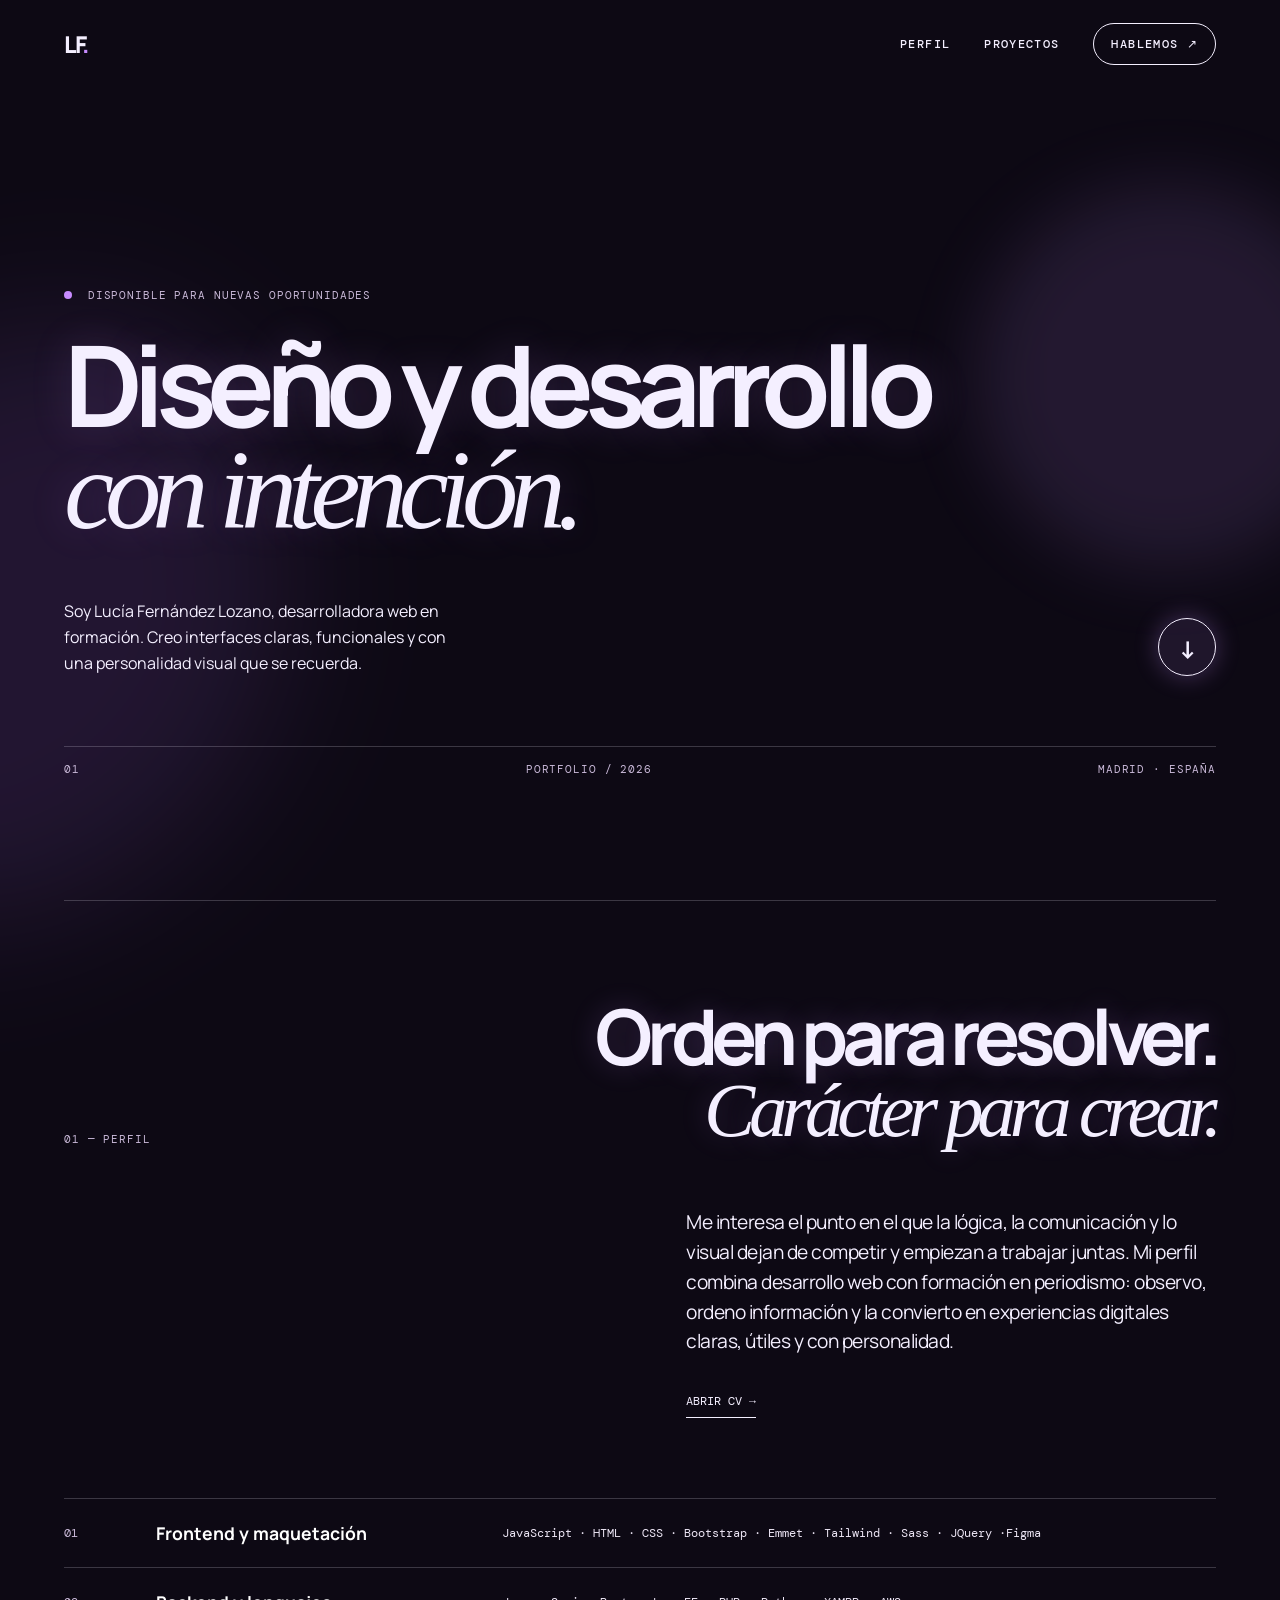
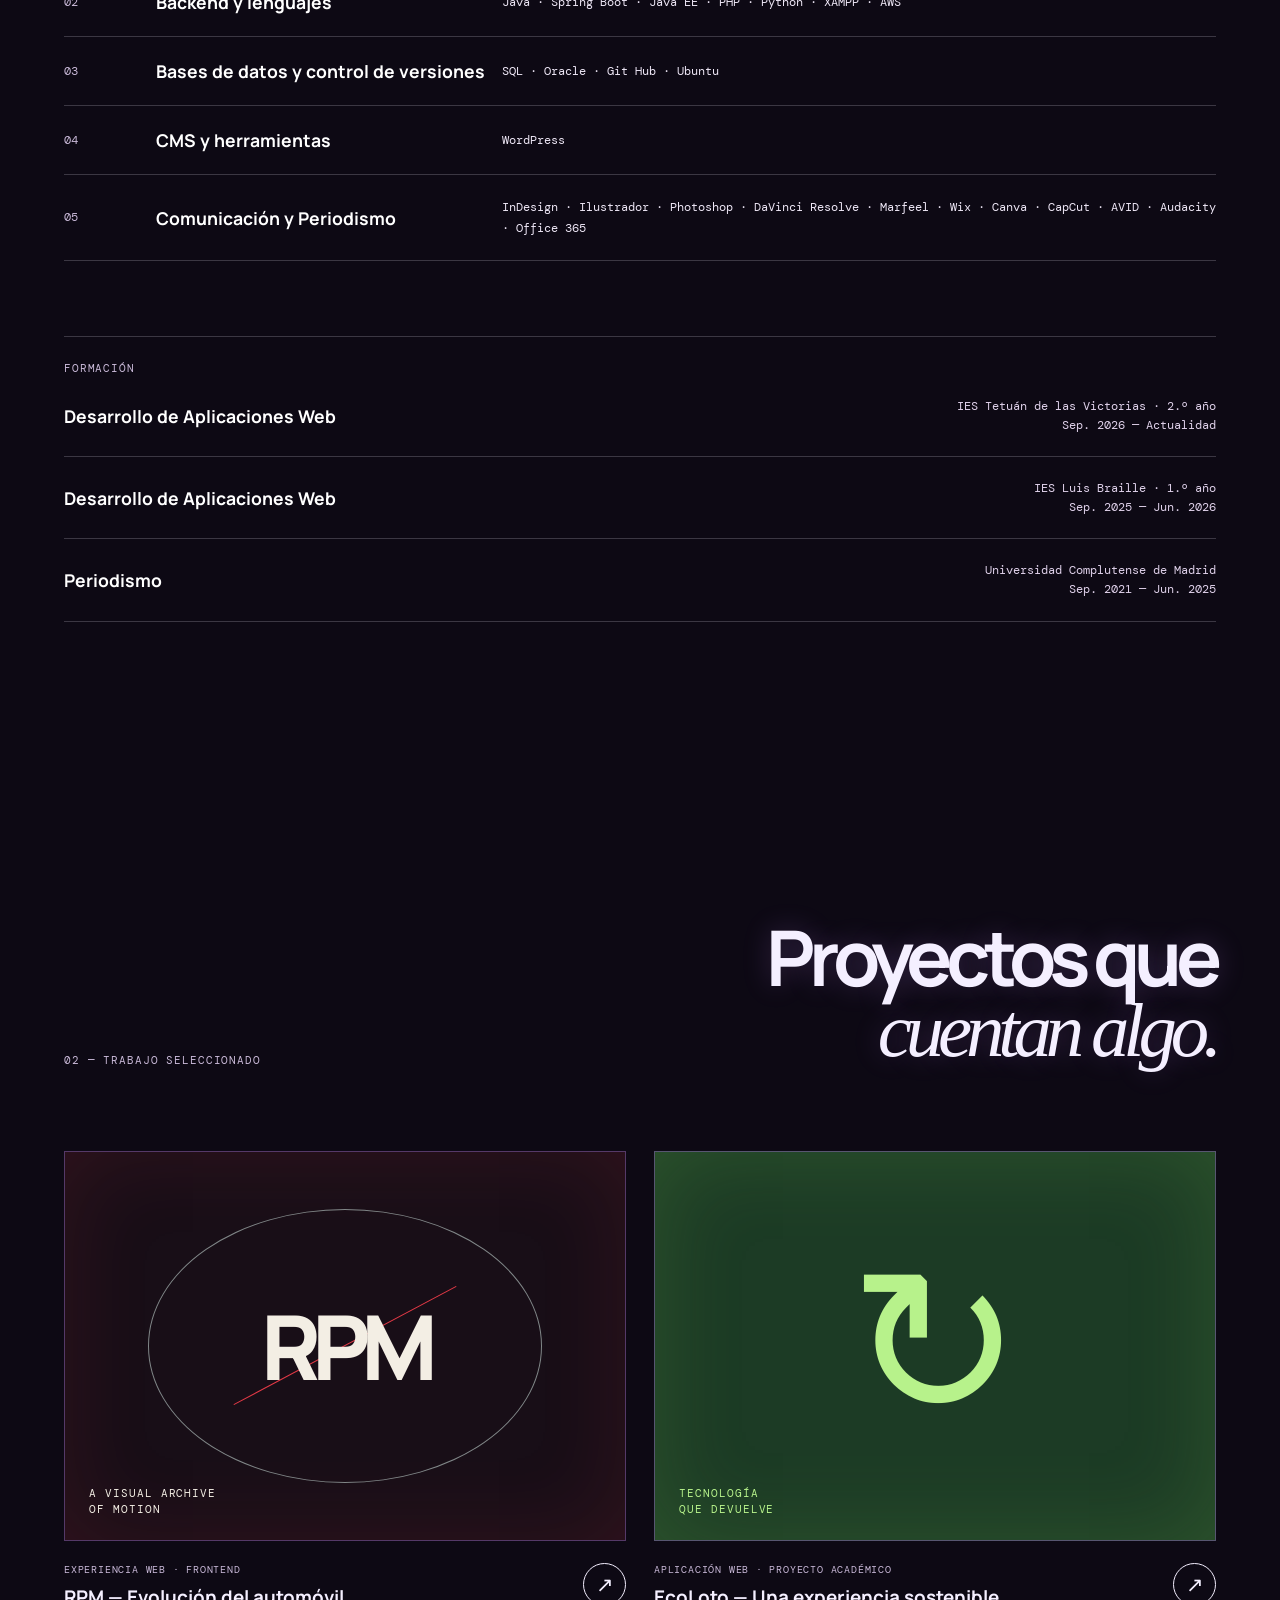
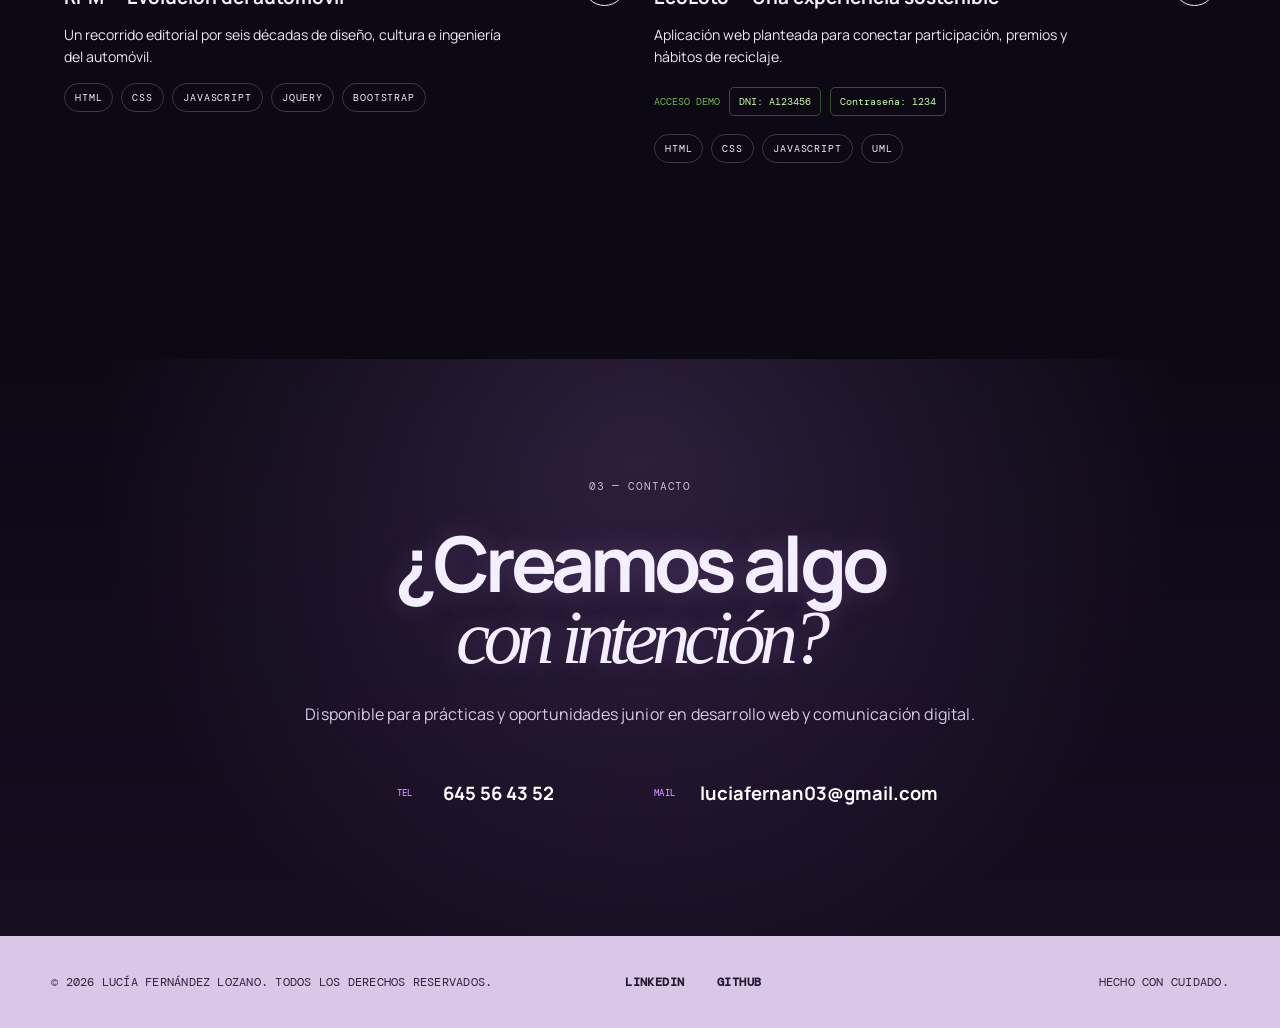
==== index.html @ 3e68432d "Actualizacion cv" ====
<!doctype html>
<html lang="es">

<head>
    <meta charset="utf-8">
    <meta name="viewport" content="width=device-width, initial-scale=1">
    <meta name="description" content="Portfolio de Lucía Fernández Lozano — desarrollo web y comunicación digital.">
    <title>Lucía Fernández Lozano — Portfolio</title>
    <link rel="icon" type="image/svg+xml" href="favicon.svg?v=2">
    <link rel="preconnect" href="https://fonts.googleapis.com">
    <link rel="preconnect" href="https://fonts.googleapis.com" crossorigin>
    <link
        href="https://fonts.googleapis.com/css2?family=DM+Mono:wght@400;500&family=Manrope:wght@400;500;600;700;800&display=swap"
        rel="stylesheet">
    <link rel="stylesheet" href="portfolio/portfolio.css">
</head>

<body>
    <header class="site-header"><a class="brand" href="#top">LF<span>.</span></a>
        <nav aria-label="Navegación principal"><a href="#perfil">Perfil</a><a href="#proyectos">Proyectos</a><a
                href="#contacto" class="nav-cta">Hablemos ↗</a></nav>
    </header>
    <main id="top">
        <section class="hero section-wrap">
            <div class="eyebrow"><span class="status-dot"></span> Disponible para nuevas oportunidades</div>
            <h1>Diseño y desarrollo<br><em>con intención.</em></h1>
            <div class="hero-bottom">
                <p class="intro">Soy Lucía Fernández Lozano, desarrolladora web en formación. Creo interfaces claras,
                    funcionales y con una personalidad visual que se recuerda.</p><a class="round-link" href="#perfil"
                    aria-label="Ver perfil">↓</a>
            </div>
            <div class="hero-line"><span>01</span><span>Portfolio / 2026</span><span>Madrid · España</span></div>
        </section>
        <section id="perfil" class="about section-wrap">
            <div class="section-heading">
                <p class="label">01 — Perfil</p>
                <h2>Orden para resolver.<br><em>Carácter para crear.</em></h2>
            </div>
            <div class="about-copy">
                <p>Me interesa el punto en el que la lógica, la comunicación y lo visual dejan de competir y empiezan a
                    trabajar juntas. Mi perfil combina desarrollo web con formación en periodismo: observo, ordeno
                    información y la convierto en experiencias digitales claras, útiles y con personalidad.</p><a
                    class="text-link" href="CV_LuciaFernandezLozano_.pdf" target="_blank" rel="noopener">Abrir CV →</a>
            </div>
            <div class="skill-list">
                <div><span>01</span><strong>Frontend y maquetación</strong>
                    <p>JavaScript · HTML · CSS · Bootstrap · Emmet · Tailwind · Sass · JQuery ·Figma</p>
                </div>
                <div><span>02</span><strong>Backend y lenguajes</strong>
                    <p>Java · Spring Boot · Java EE · PHP · Python · XAMPP · AWS</p>
                </div>
                <div><span>03</span><strong>Bases de datos y control de versiones</strong>
                    <p>SQL · Oracle · Git Hub · Ubuntu</p>
                </div>
                <div><span>04</span><strong>CMS y herramientas</strong>
                    <p>WordPress</p>
                </div>
                <div><span>05</span><strong>Comunicación y Periodismo</strong>
                    <p>InDesign · Ilustrador · Photoshop · DaVinci Resolve · Marfeel · Wix · Canva · CapCut · AVID ·
                        Audacity · Office 365</p>
                </div>
            </div>
            <div class="education">
                <p class="label">Formación</p>
                <div><strong>Desarrollo de Aplicaciones Web</strong><span>IES Tetuán de las Victorias · 2.º año<br>Sep.
                        2026 — Actualidad</span></div>
                <div><strong>Desarrollo de Aplicaciones Web</strong><span>IES Luis Braille · 1.º año<br>Sep. 2025 — Jun.
                        2026</span></div>
                <div><strong>Periodismo</strong><span>Universidad Complutense de Madrid<br>Sep. 2021 — Jun. 2025</span>
                </div>
            </div>
        </section>
        <section id="proyectos" class="projects section-wrap">
            <div class="section-heading">
                <p class="label">02 — Trabajo seleccionado</p>
                <h2>Proyectos que<br><em>cuentan algo.</em></h2>
            </div>
            <div class="project-grid">
                <article class="project-card project-rpm">
                    <div class="project-art rpm-art"><span class="art-mark">RPM</span><span class="art-caption">A visual
                            archive<br>of motion</span></div>
                    <div class="project-info">
                        <div>
                            <p class="project-type">Experiencia web · Frontend</p>
                            <h3>RPM — Evolución del automóvil</h3>
                        </div><a href="https://luciaferz.github.io/RPM_Repo/" target="_blank" rel="noopener"
                            class="project-link">↗</a>
                    </div>
                    <p class="project-description">Un recorrido editorial por seis décadas de diseño, cultura e
                        ingeniería del automóvil.</p>
                    <div class="tags">
                        <span>HTML</span><span>CSS</span><span>JavaScript</span><span>jQuery</span><span>Bootstrap</span>
                    </div>
                </article>
                <article class="project-card project-eco">
                    <div class="project-art eco-art"><span class="eco-symbol">↻</span><span
                            class="art-caption">Tecnología<br>que devuelve</span></div>
                    <div class="project-info">
                        <div>
                            <p class="project-type">Aplicación web · Proyecto académico</p>
                            <h3>EcoLoto — Una experiencia sostenible</h3>
                        </div><a href="EcoLoto/index.html" target="_blank" rel="noopener" class="project-link">↗</a>
                    </div>
                    <p class="project-description">Aplicación web planteada para conectar participación, premios y
                        hábitos de reciclaje.</p>
                    <div class="demo-access"><span>Acceso demo</span><strong>DNI: A123456</strong><strong>Contraseña:
                            1234</strong></div>
                    <div class="tags"><span>HTML</span><span>CSS</span><span>JavaScript</span><span>UML</span></div>
                </article>
            </div>
        </section>
        <section id="contacto" class="contact section-wrap">
            <p class="label">03 — Contacto</p>
            <h2>¿Creamos algo<br><em>con intención?</em></h2>
            <p class="contact-note">Disponible para prácticas y oportunidades junior en desarrollo web y comunicación
                digital.</p>
            <div class="contact-details"><a class="contact-row" href="tel:+34645564352"><span class="contact-icon" aria-hidden="true">TEL</span><span>645 56 43 52</span></a><a
                    class="contact-row" href="mailto:luciafernan03@gmail.com"><span class="contact-icon" aria-hidden="true">MAIL</span><span>luciafernan03@gmail.com</span></a></div>
        </section>
    </main>
    <footer class="site-footer"><span>© 2026 Lucía Fernández Lozano. Todos los derechos reservados.</span><span
            class="footer-social"><a href="https://www.linkedin.com/in/lucía-fernández-lozano-561ab02b0" target="_blank"
                rel="noopener">LinkedIn</a><a href="https://github.com/luciaferz" target="_blank"
                rel="noopener">GitHub</a></span><span>Hecho con cuidado.</span></footer>
    <script src="portfolio/portfolio.js"></script>
</body>

</html>
---- portfolio/portfolio.css ----
:root {
    --bg: #0d0914;
    --surface: #171021;
    --text: #f4efff;
    --muted: #c9b9d8;
    --purple: #c78bff;
    --line: rgba(244, 239, 255, .2)
}

* {
    box-sizing: border-box
}

html {
    scroll-behavior: smooth
}

body {
    margin: 0;
    background: var(--bg);
    color: var(--text);
    font-family: Manrope, Arial, sans-serif;
    position: relative
}

body::before {
    content: "";
    position: fixed;
    z-index: -1;
    width: 34rem;
    height: 34rem;
    left: -15rem;
    top: 38%;
    border-radius: 57% 43% 68% 32%;
    background: rgba(181, 108, 255, .12);
    filter: blur(70px);
    transform: rotate(-24deg);
    pointer-events: none
}

a {
    color: inherit;
    text-decoration: none
}

.section-wrap {
    width: min(1180px, 90vw);
    margin: auto
}

.site-header {
    height: 88px;
    padding: 0 max(28px, 5vw);
    display: flex;
    align-items: center;
    justify-content: space-between
}

.brand {
    font-size: 1.45rem;
    font-weight: 800;
    letter-spacing: -.08em
}

.brand span {
    color: var(--purple)
}

.site-header nav {
    display: flex;
    align-items: center;
    gap: 34px;
    font: 500 .77rem 'DM Mono', monospace;
    letter-spacing: .11em;
    text-transform: uppercase
}

.nav-cta {
    border: 1px solid var(--text);
    border-radius: 999px;
    padding: 12px 17px
}

.hero {
    position: relative;
    min-height: calc(100vh - 88px);
    padding: 12vh 0 32px;
    display: flex;
    flex-direction: column;
    justify-content: center
}

.hero::after {
    content: "";
    position: absolute;
    z-index: -1;
    width: 24rem;
    height: 24rem;
    right: -9rem;
    top: 12%;
    border-radius: 50%;
    background: rgba(199, 139, 255, .12);
    filter: blur(35px);
    animation: orb 9s ease-in-out infinite alternate;
    pointer-events: none
}

.eyebrow,
.label,
.project-type,
.hero-line,
.tags,
.site-footer {
    font: 400 .68rem 'DM Mono', monospace;
    letter-spacing: .08em;
    text-transform: uppercase
}

.eyebrow {
    color: var(--muted)
}

.status-dot {
    display: inline-block;
    width: 8px;
    height: 8px;
    margin-right: 8px;
    border-radius: 50%;
    background: var(--purple)
}

.hero h1 {
    position: relative;
    margin: 32px 0 58px;
    font-size: clamp(3.4rem, 8.8vw, 8.7rem);
    line-height: .9;
    letter-spacing: -.085em;
    text-shadow: 0 0 40px rgba(199, 139, 255, .18)
}

h1 em,
h2 em {
    font-family: Georgia, serif;
    font-weight: 400;
    letter-spacing: -.08em
}

.hero-bottom {
    display: flex;
    justify-content: space-between;
    align-items: flex-end
}

.intro {
    max-width: 390px;
    margin: 0;
    font-size: 1rem;
    line-height: 1.6
}

.round-link {
    width: 58px;
    height: 58px;
    display: grid;
    place-items: center;
    border: 1px solid var(--text);
    border-radius: 50%;
    background: rgba(199, 139, 255, .1);
    box-shadow: 0 0 24px rgba(199, 139, 255, .3);
    font-size: 1.5rem;
    font-weight: 800
}

.hero-line {
    display: flex;
    justify-content: space-between;
    margin-top: 70px;
    padding-top: 15px;
    border-top: 1px solid var(--line);
    color: var(--muted)
}

.section-heading {
    display: flex;
    justify-content: space-between;
    align-items: flex-end;
    margin-bottom: 62px
}

.label {
    margin: 0;
    color: var(--muted)
}

.section-heading h2,
.contact h2 {
    margin: 0;
    text-align: right;
    font-size: clamp(2.7rem, 6vw, 5.8rem);
    line-height: .92;
    letter-spacing: -.08em;
    text-shadow: 0 0 28px rgba(199, 139, 255, .22)
}

.about {
    padding: 100px 0 150px;
    border-top: 1px solid var(--line)
}

.about-copy {
    max-width: 530px;
    margin: 35px 0 80px auto
}

.about-copy p {
    font-size: 1.2rem;
    line-height: 1.55;
    letter-spacing: -.025em
}

.text-link {
    display: inline-block;
    margin-top: 18px;
    padding-bottom: 8px;
    border-bottom: 1px solid var(--text);
    font: 400 .72rem 'DM Mono', monospace;
    text-transform: uppercase
}

.skill-list,
.education {
    border-top: 1px solid var(--line)
}

.skill-list>div,
.education>div {
    display: grid;
    border-bottom: 1px solid var(--line);
    padding: 22px 0;
    align-items: center
}

.skill-list>div {
    grid-template-columns: 8% 30% 1fr
}

.skill-list span,
.skill-list p,
.education span {
    margin: 0;
    color: var(--muted);
    font: 400 .75rem/1.7 'DM Mono', monospace
}

.skill-list strong,
.education strong {
    color: #fff;
    font-size: 1.1rem
}

.skill-list p {
    color: #eee7f6;
    overflow-wrap: anywhere
}

.education {
    margin-top: 75px;
    padding-top: 24px
}

.education>div {
    grid-template-columns: 1fr 1fr;
    gap: 20px
}

.education span {
    text-align: right;
    color: #e0d2eb;
    line-height: 1.55
}

.projects {
    padding: 150px 0
}

.project-grid {
    display: grid;
    grid-template-columns: repeat(2, minmax(0, 1fr));
    gap: 28px;
    padding: 22px 18px;
    margin: 0 -18px
}

.project-card {
    position: relative;
    padding-bottom: 24px;
    opacity: 0;
    transform: translateY(24px);
    transition: opacity .7s ease, transform .5s ease, box-shadow .5s ease
}

.project-card.is-visible {
    opacity: 1;
    transform: none
}

.project-card:nth-child(2) {
    transition-delay: .18s
}

.project-art {
    height: 390px;
    position: relative;
    display: flex;
    align-items: center;
    justify-content: center;
    padding: 34px;
    border: 1px solid rgba(199, 139, 255, .35);
    box-shadow: 0 0 35px rgba(181, 108, 255, .1)
}

.rpm-art {
    background: #180e17;
    color: #f3eee4;
    box-shadow: inset 0 0 90px rgba(230, 57, 70, .12)
}

.rpm-art::before {
    content: "";
    position: absolute;
    width: 70%;
    height: 70%;
    border: 1px solid #c5d6d2;
    border-radius: 50%;
    opacity: .6
}

.rpm-art::after {
    content: "";
    position: absolute;
    width: 45%;
    height: 1px;
    background: #e63946;
    transform: rotate(-28deg)
}

.eco-art {
    background: #1c3b25;
    color: #b7f28b;
    box-shadow: inset 0 0 90px rgba(114, 184, 74, .2)
}

.art-mark {
    z-index: 1;
    font-size: clamp(2.5rem, 7vw, 6rem);
    font-weight: 800;
    letter-spacing: -.1em;
    text-align: center
}

.eco-symbol {
    font: 13rem/1 Georgia, serif
}

.art-caption {
    position: absolute;
    left: 24px;
    bottom: 22px;
    font: 400 .66rem/1.5 'DM Mono', monospace;
    letter-spacing: .09em;
    text-transform: uppercase
}

.project-info {
    display: flex;
    justify-content: space-between;
    gap: 18px;
    margin-top: 22px
}

.project-info h3 {
    margin: 8px 0 0;
    font-size: 1.18rem
}

.project-type {
    margin: 0;
    color: var(--muted);
    font-size: .62rem
}

.project-link {
    width: 43px;
    height: 43px;
    display: grid;
    place-items: center;
    flex: none;
    border: 1px solid var(--text);
    border-radius: 50%;
    font-size: 1.3rem
}

.project-description {
    max-width: 440px;
    color: #eee7f6;
    font-size: .88rem;
    line-height: 1.6
}

.tags {
    display: flex;
    flex-wrap: wrap;
    gap: 8px
}

.tags span {
    padding: 7px 10px;
    border: 1px solid var(--line);
    border-radius: 99px;
    font-size: .6rem
}

.demo-access {
    display: flex;
    flex-wrap: wrap;
    align-items: center;
    gap: 9px;
    margin: 18px 0;
    color: #c9ffab;
    font: 400 .65rem 'DM Mono', monospace
}

.demo-access span {
    color: #72b84a;
    text-transform: uppercase
}

.demo-access strong {
    padding: 7px 9px;
    border: 1px solid rgba(114, 184, 74, .4);
    border-radius: 5px;
    font-weight: 400
}

.contact {
    position: relative;
    width: 100%;
    padding: 120px max(5vw, 28px);
    background:
        radial-gradient(circle at 50% 18%, rgba(199, 139, 255, .16), transparent 34rem),
        linear-gradient(to bottom, var(--bg) 0, #120b1b 18rem, #160d20 34rem);
    text-align: center
}

.contact h2 {
    text-align: center;
    width: 100%;
    margin: 35px 0 28px;
    letter-spacing: -.06em
}

.contact-note {
    width: min(900px, 100%);
    max-width: none;
    margin: 0 auto 42px;
    color: #d9c9e8;
    font-size: 1rem;
    line-height: 1.7;
    letter-spacing: .01em
}

.contact-details {
    display: flex;
    align-items: center;
    justify-content: center;
    gap: 36px;
    flex-wrap: wrap;
    margin: auto
}

.contact-row {
    display: flex;
    align-items: center;
    gap: 12px;
    color: #fff;
    font-size: 1.05rem;
    font-weight: 700
}

.contact-icon {
    color: var(--purple);
    width: 34px;
    flex: 0 0 34px;
    font: 500 .58rem 'DM Mono', monospace;
    letter-spacing: .04em;
    text-align: left;
}

.contact-row:hover {
    color: var(--purple)
}

.site-footer {
    display: grid;
    grid-template-columns: 1fr 1fr 1fr;
    align-items: center;
    gap: 34px;
    padding: 38px max(28px, 4vw);
    background: #d8c7e7;
    color: #24182e;
    font-size: .72rem;
    letter-spacing: .02em
}

.site-footer>span {color:#30213c;white-space:nowrap}
.site-footer>span:first-child {
    text-align: left;
}

.footer-social {
    display:flex;
    justify-content: center;
    gap: 32px
}

.footer-social a {color:#24182e;font:600 .74rem 'DM Mono',monospace;letter-spacing:.04em;transition:color .25s ease}.footer-social a:hover {color:#7d43ad;text-decoration:none}

.site-footer>span:last-child {
    text-align: right;
}

.contact-details {
    width: min(620px, 100%);
    flex-direction: row;
    justify-content: space-between;
    gap: 22px;
}

.contact-row {
    flex: 1 1 0;
    justify-content: center;
    padding: 10px 12px;
    font-size: 1.15rem;
    text-align: center;
}

@media(max-width:700px) {
    .site-footer {
        display: flex;
        flex-direction: column;
        align-items: flex-start;
        gap: 18px
    }

    .site-footer>span:first-child,
    .site-footer>span:last-child {
        text-align: left;
    }

    .contact-details {
        width: 100%;
        flex-direction: column;
        gap: 16px;
    }

    .contact-row {
        width: 100%;
    }
}

@keyframes orb {
    from {
        transform: translate3d(0, 0, 0) scale(1)
    }

    to {
        transform: translate3d(-90px, 55px, 0) scale(1.25)
    }
}

@media(max-width:700px) {
    .site-header nav a:not(.nav-cta) {
        display: none
    }

    .hero {
        padding-top: 8vh
    }

    .hero h1 {
        margin: 25px 0 40px
    }

    .hero-bottom {
        gap: 20px
    }

    .hero-line span:nth-child(2) {
        display: none
    }

    .section-heading {
        display: block
    }

    .section-heading h2 {
        text-align: left;
        margin-top: 24px
    }

    .project-grid {
        grid-template-columns: 1fr
    }

    .project-art {
        height: 300px
    }

    .skill-list>div,
    .education>div {
        display: block
    }

    .skill-list>div>span,
    .skill-list strong {
        display: block;
        margin-bottom: 8px
    }

    .education span {
        display: block;
        margin-top: 8px;
        text-align: left
    }

    .site-footer {
        display: flex;
        flex-direction: column;
        align-items: flex-start;
        gap: 18px
    }

    .site-footer>span {
        white-space: normal
    }

    .site-footer>span:last-child {
        text-align: left
    }

    .footer-social {
        gap: 16px;
        flex-wrap: wrap
    }
}

@media(prefers-reduced-motion:reduce) {

    *,
    *::before,
    *::after {
        animation-duration: .01ms !important;
        transition-duration: .01ms !important;
        scroll-behavior: auto !important
    }

    .project-card {
        opacity: 1;
        transform: none
    }
}

/* Entrada escalonada del contenido */
.cascade-item {
    opacity: 0;
    transform: translateY(24px);
    transition: opacity .7s ease var(--cascade-delay, 0ms), transform .7s ease var(--cascade-delay, 0ms);
}

.cascade-item.is-visible {
    opacity: 1;
    transform: translateY(0);
}

@media(prefers-reduced-motion:reduce) {
    .cascade-item,
    .cascade-item.is-visible {
        opacity: 1;
        transform: none;
    }
}
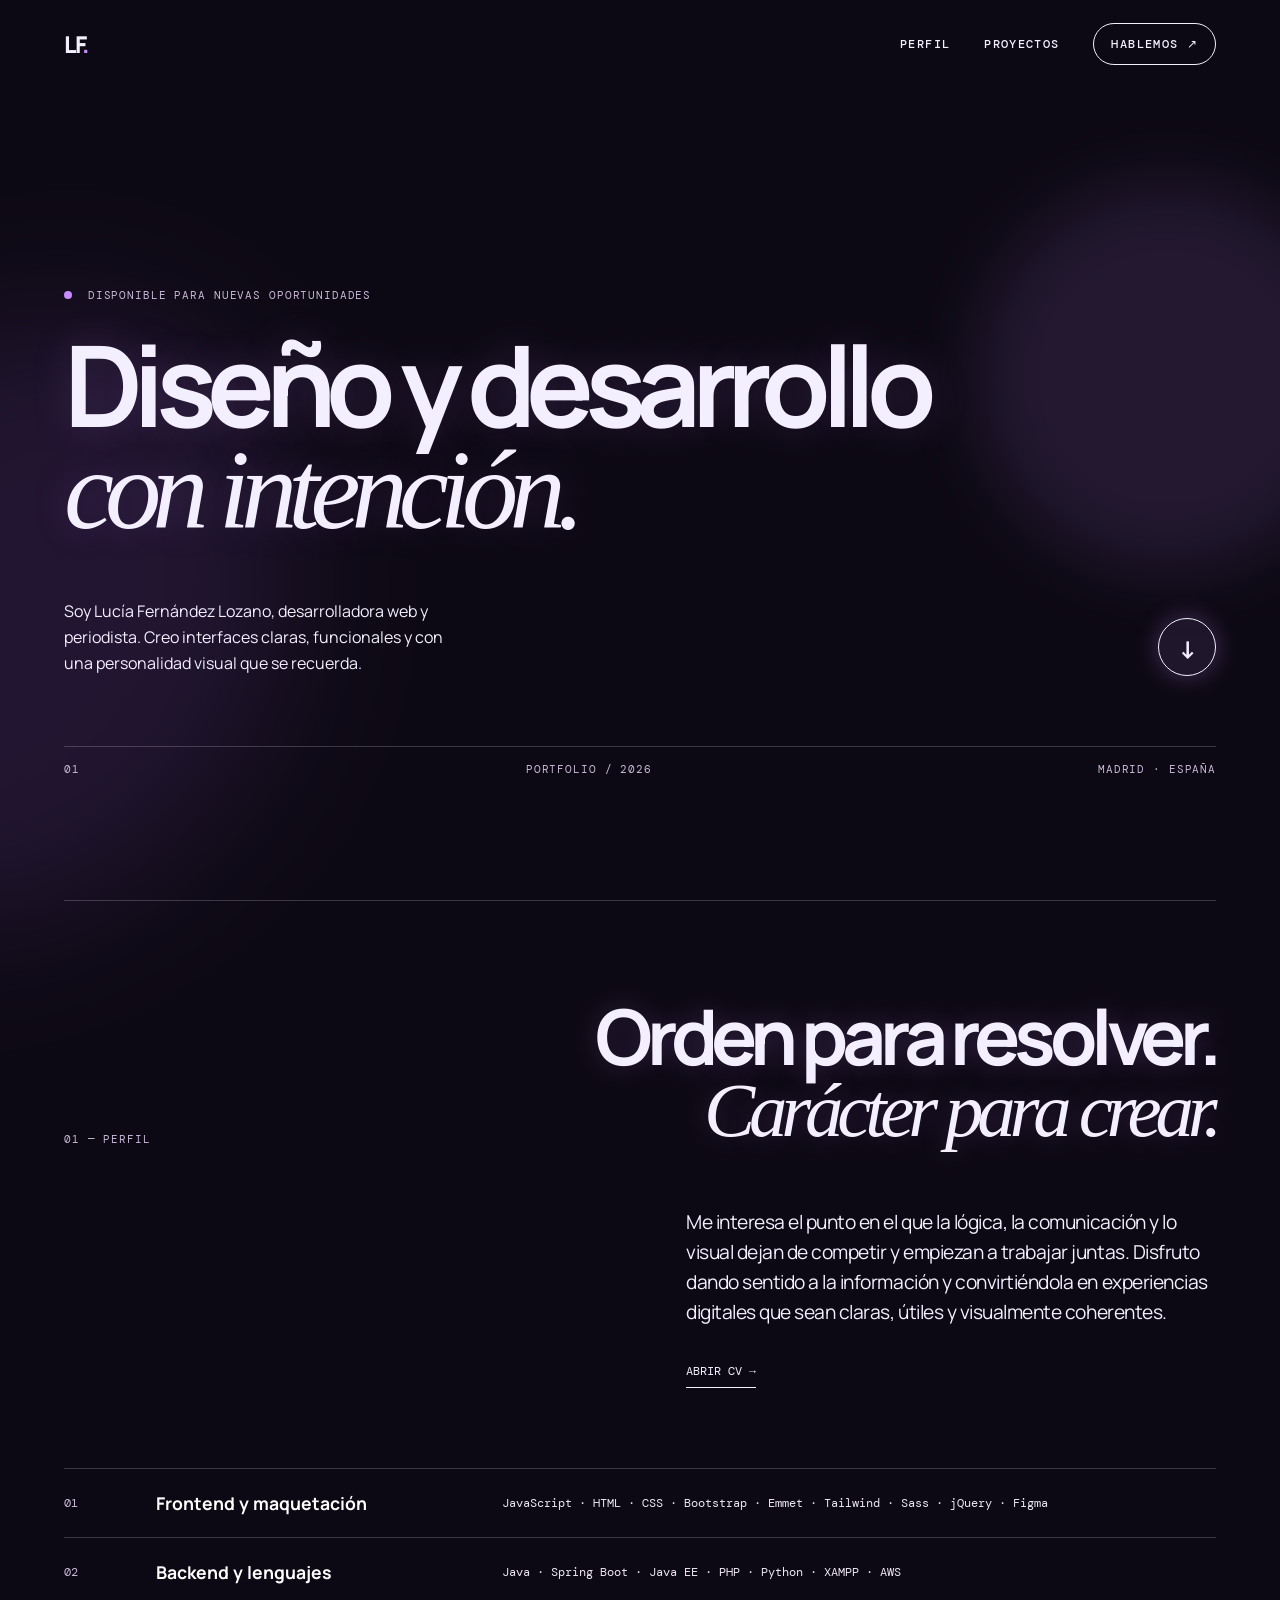
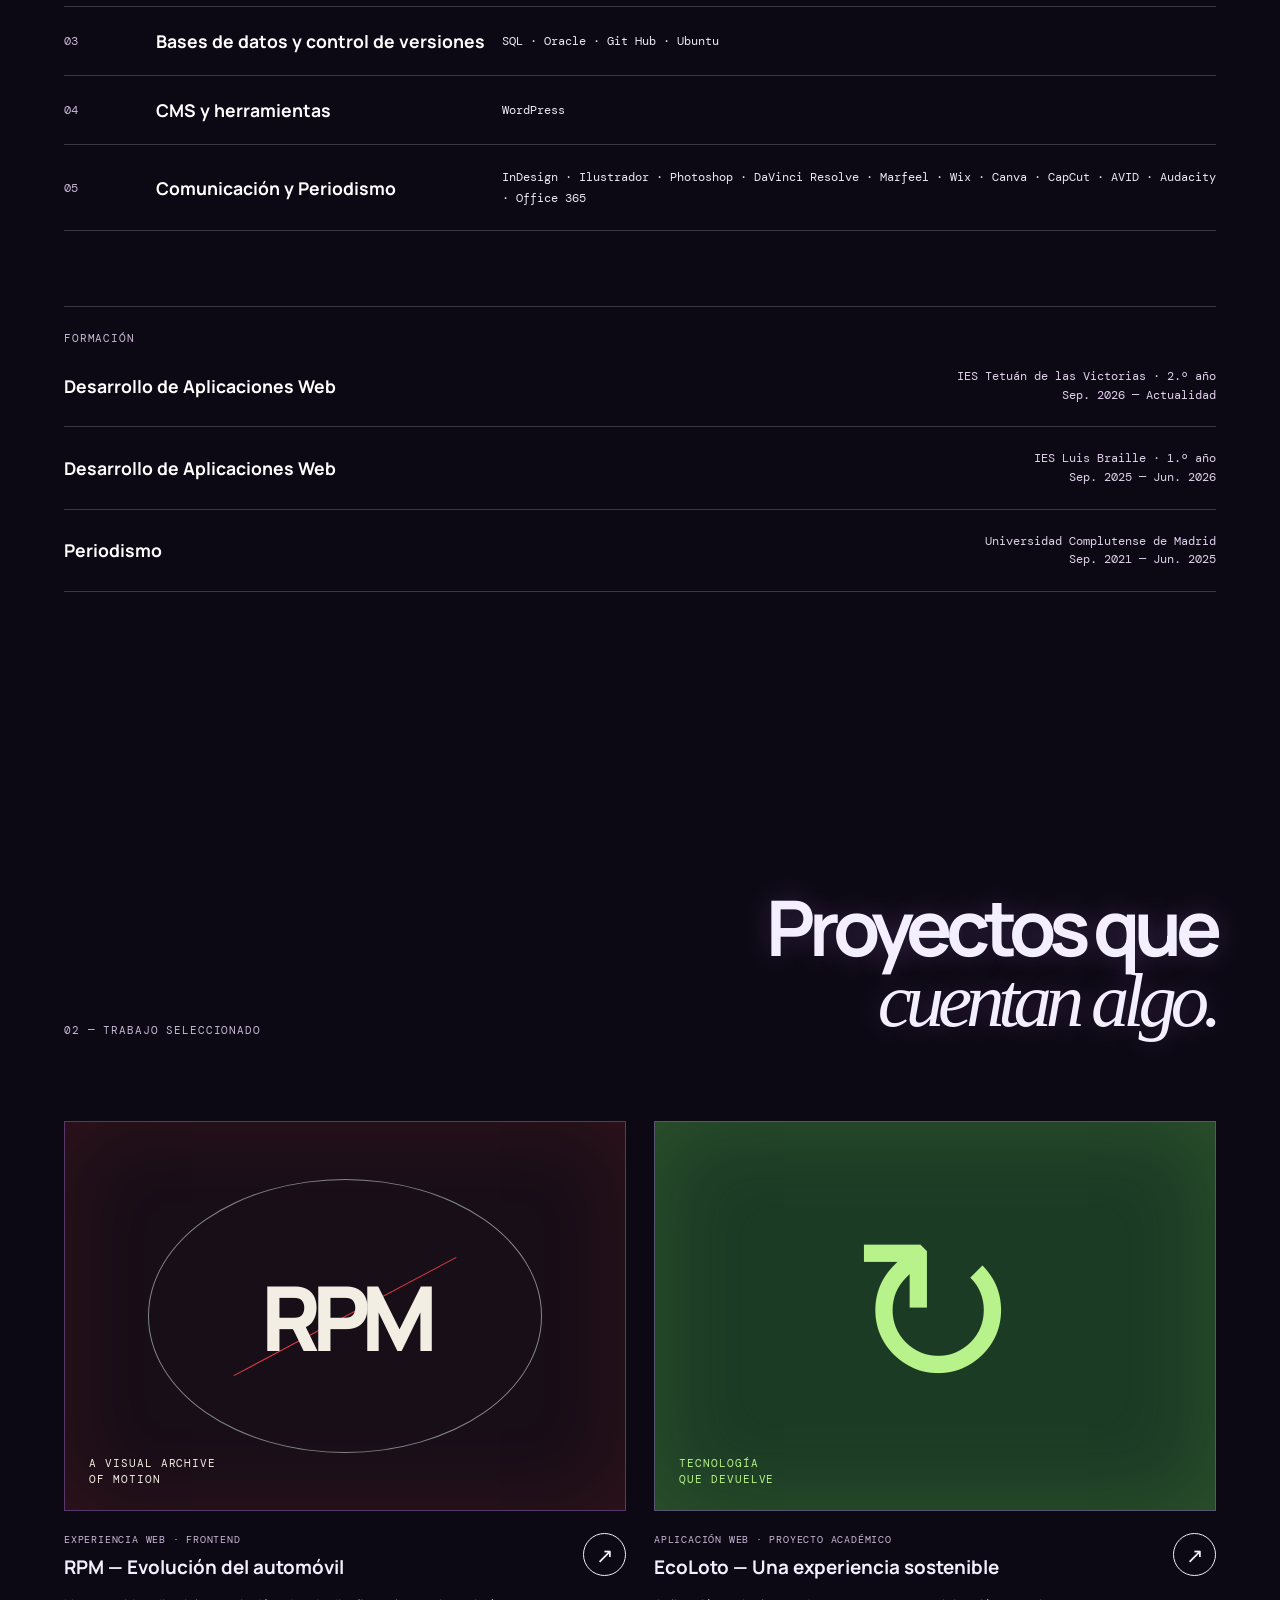
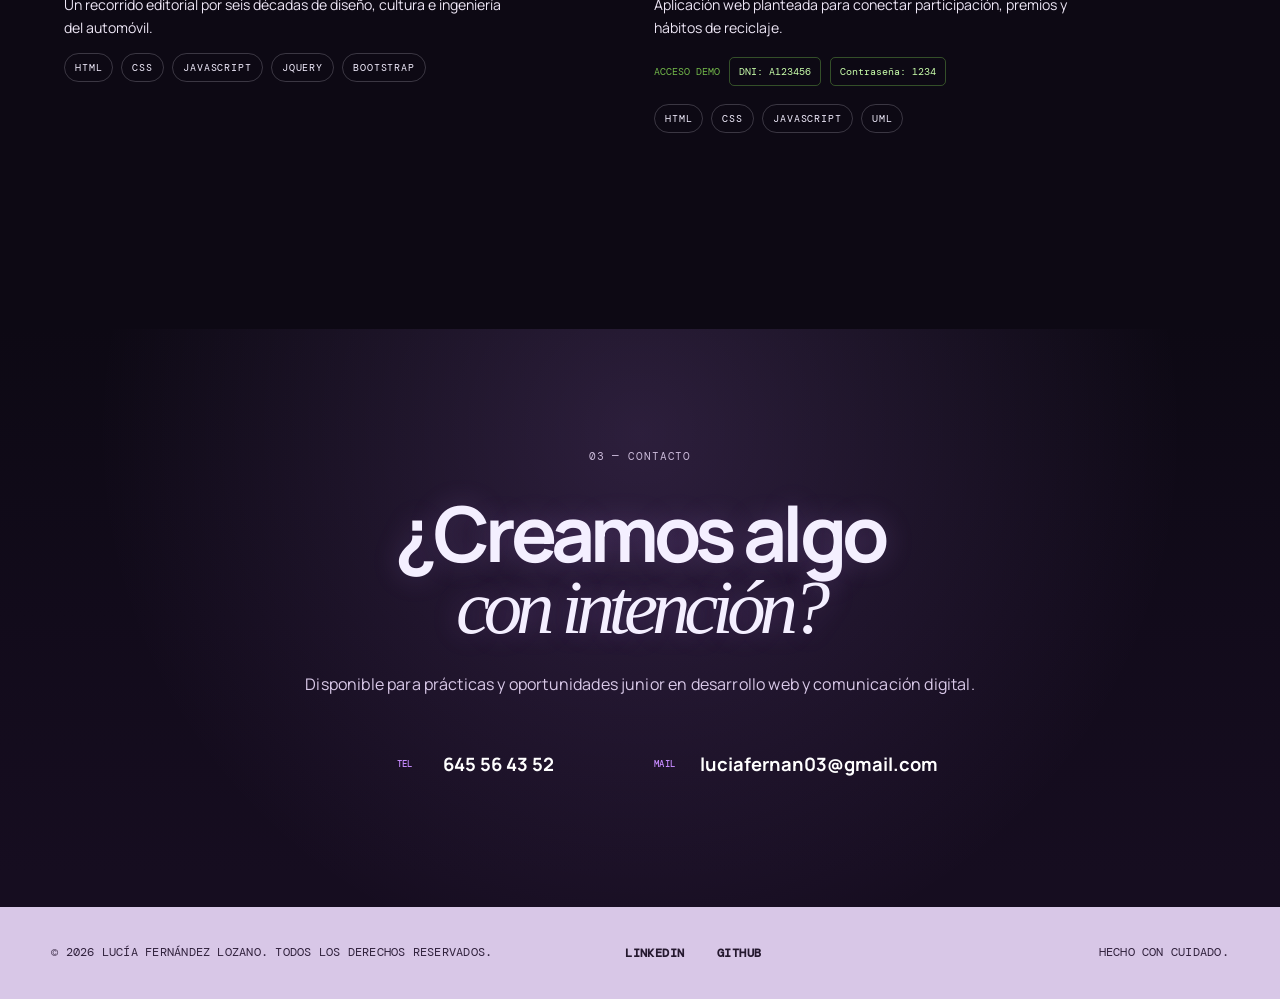
==== commit 81a04f90: "Actualizacon info personal" ====
--- a/index.html
+++ b/index.html
@@ -25,7 +25,7 @@
             <div class="eyebrow"><span class="status-dot"></span> Disponible para nuevas oportunidades</div>
             <h1>Diseño y desarrollo<br><em>con intención.</em></h1>
             <div class="hero-bottom">
-                <p class="intro">Soy Lucía Fernández Lozano, desarrolladora web en formación. Creo interfaces claras,
+                <p class="intro">Soy Lucía Fernández Lozano, desarrolladora web y periodista. Creo interfaces claras,
                     funcionales y con una personalidad visual que se recuerda.</p><a class="round-link" href="#perfil"
                     aria-label="Ver perfil">↓</a>
             </div>
@@ -37,14 +37,13 @@
                 <h2>Orden para resolver.<br><em>Carácter para crear.</em></h2>
             </div>
             <div class="about-copy">
-                <p>Me interesa el punto en el que la lógica, la comunicación y lo visual dejan de competir y empiezan a
-                    trabajar juntas. Mi perfil combina desarrollo web con formación en periodismo: observo, ordeno
-                    información y la convierto en experiencias digitales claras, útiles y con personalidad.</p><a
+                <p>Me interesa el punto en el que la lógica, la comunicación y lo visual dejan de competir y empiezan a trabajar juntas. 
+                    Disfruto dando sentido a la información y convirtiéndola en experiencias digitales que sean claras, útiles y visualmente coherentes.</p><a
                     class="text-link" href="CV_LuciaFernandezLozano_.pdf" target="_blank" rel="noopener">Abrir CV →</a>
             </div>
             <div class="skill-list">
                 <div><span>01</span><strong>Frontend y maquetación</strong>
-                    <p>JavaScript · HTML · CSS · Bootstrap · Emmet · Tailwind · Sass · JQuery ·Figma</p>
+                    <p>JavaScript · HTML · CSS · Bootstrap · Emmet · Tailwind · Sass · jQuery · Figma</p>
                 </div>
                 <div><span>02</span><strong>Backend y lenguajes</strong>
                     <p>Java · Spring Boot · Java EE · PHP · Python · XAMPP · AWS</p>
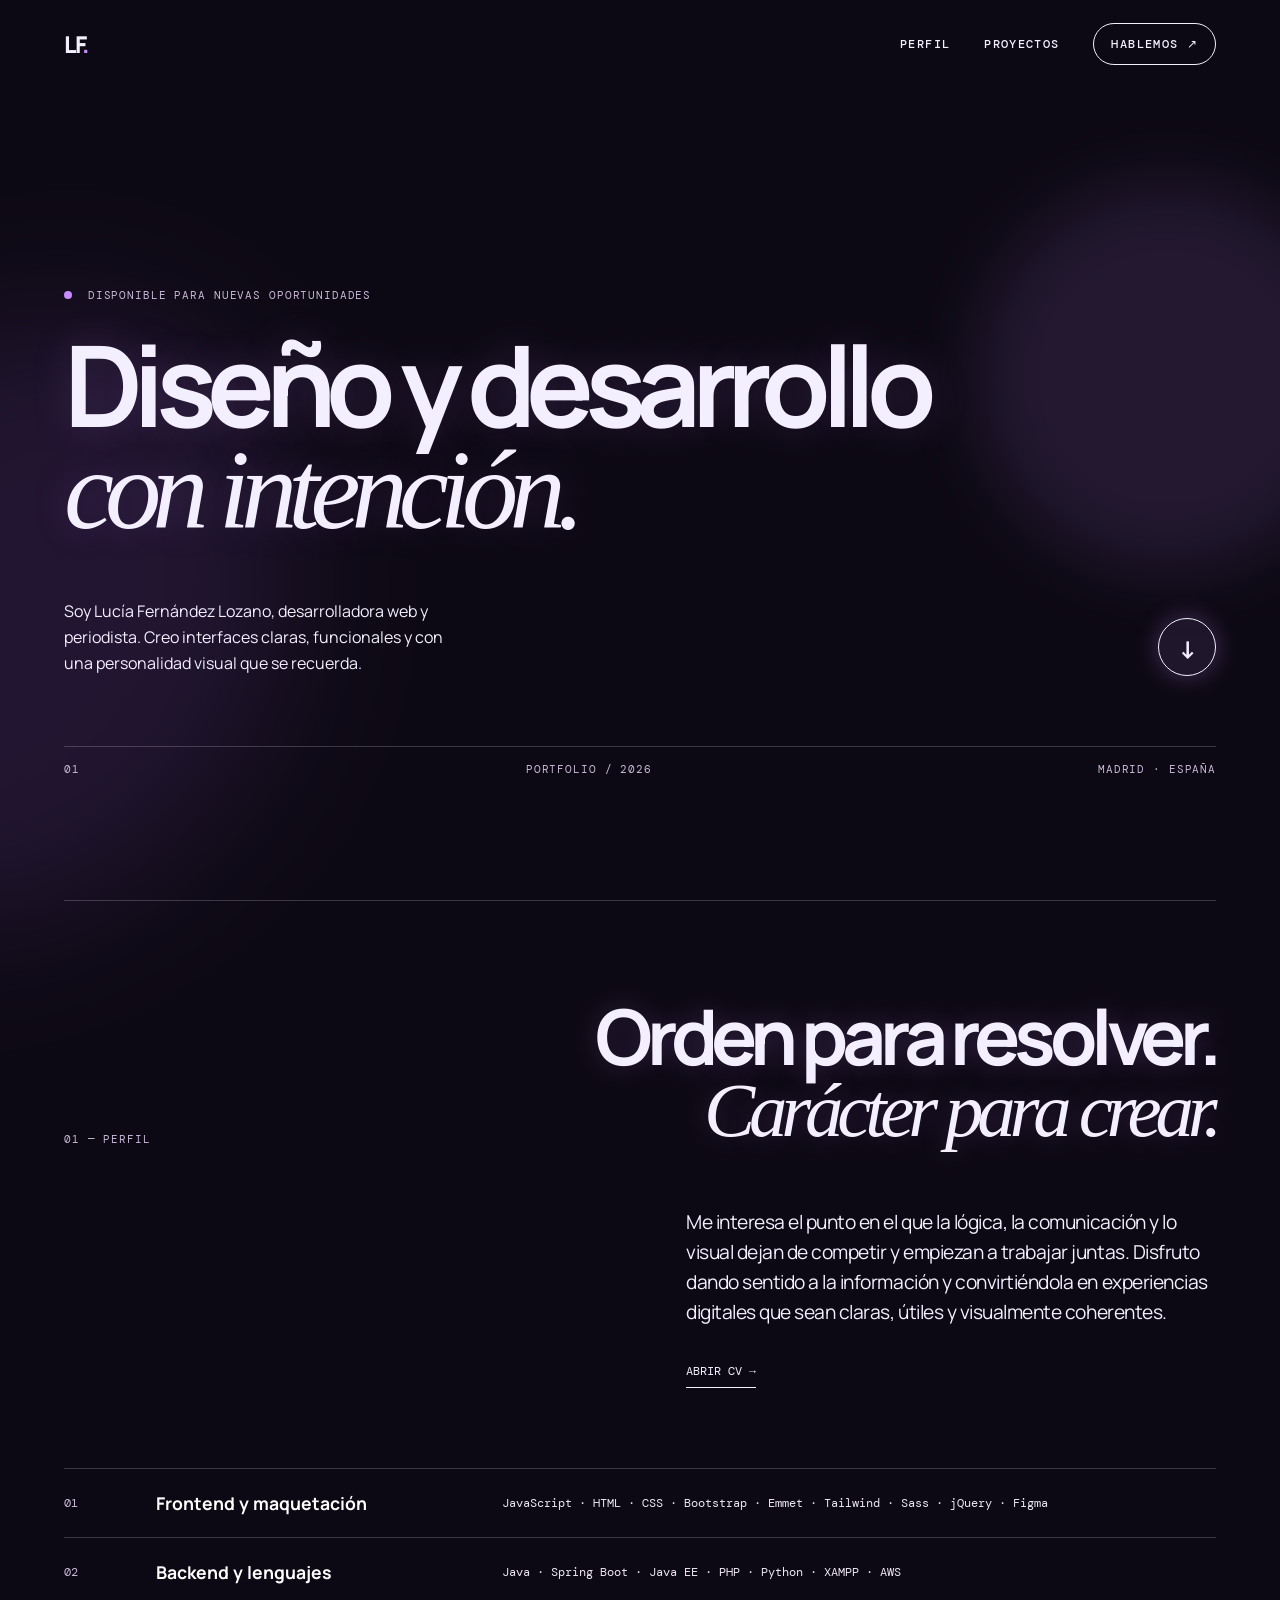
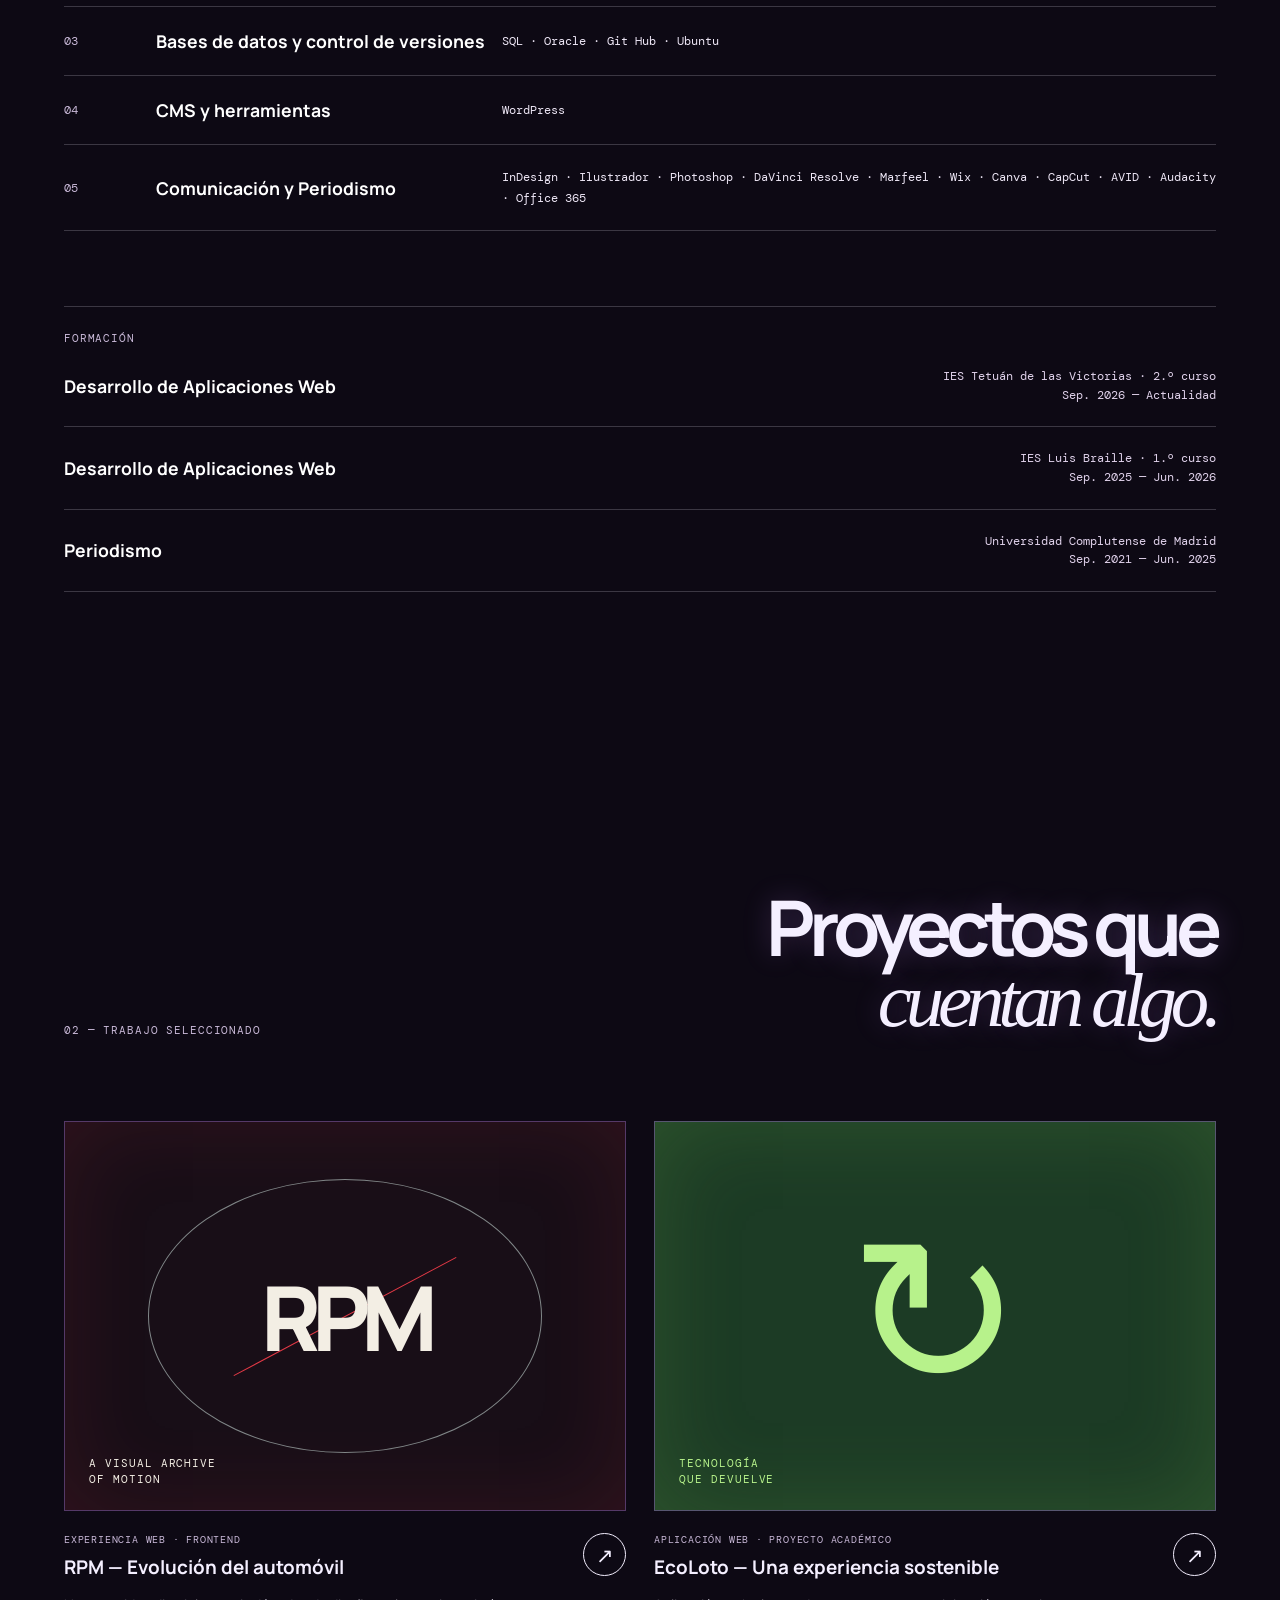
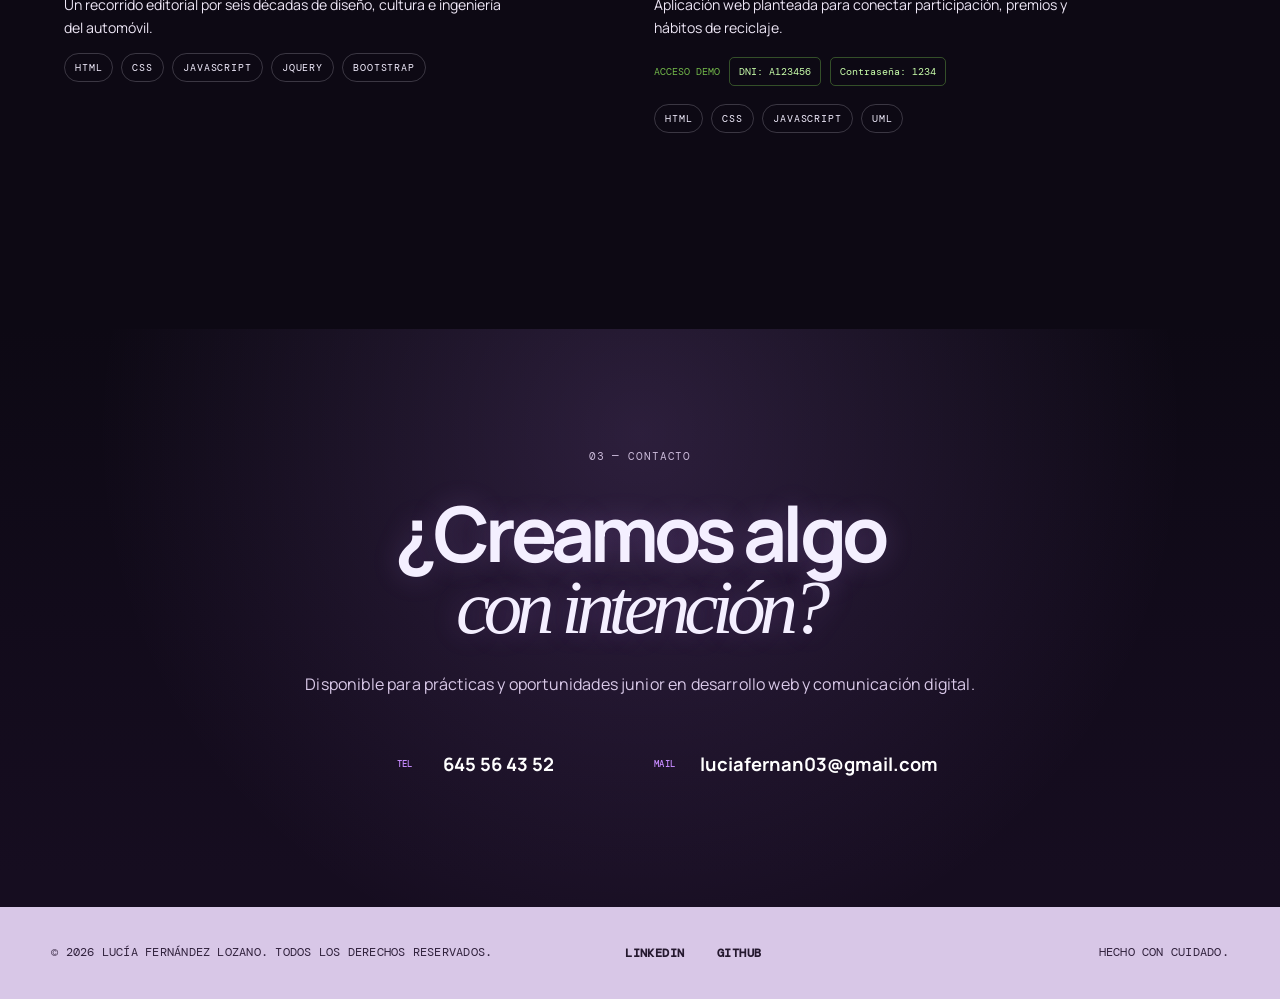
==== commit 309f9a48: "Actualizacon info personal" ====
--- a/index.html
+++ b/index.html
@@ -61,9 +61,9 @@
             </div>
             <div class="education">
                 <p class="label">Formación</p>
-                <div><strong>Desarrollo de Aplicaciones Web</strong><span>IES Tetuán de las Victorias · 2.º año<br>Sep.
+                <div><strong>Desarrollo de Aplicaciones Web</strong><span>IES Tetuán de las Victorias · 2.º curso<br>Sep.
                         2026 — Actualidad</span></div>
-                <div><strong>Desarrollo de Aplicaciones Web</strong><span>IES Luis Braille · 1.º año<br>Sep. 2025 — Jun.
+                <div><strong>Desarrollo de Aplicaciones Web</strong><span>IES Luis Braille · 1.º curso<br>Sep. 2025 — Jun.
                         2026</span></div>
                 <div><strong>Periodismo</strong><span>Universidad Complutense de Madrid<br>Sep. 2021 — Jun. 2025</span>
                 </div>
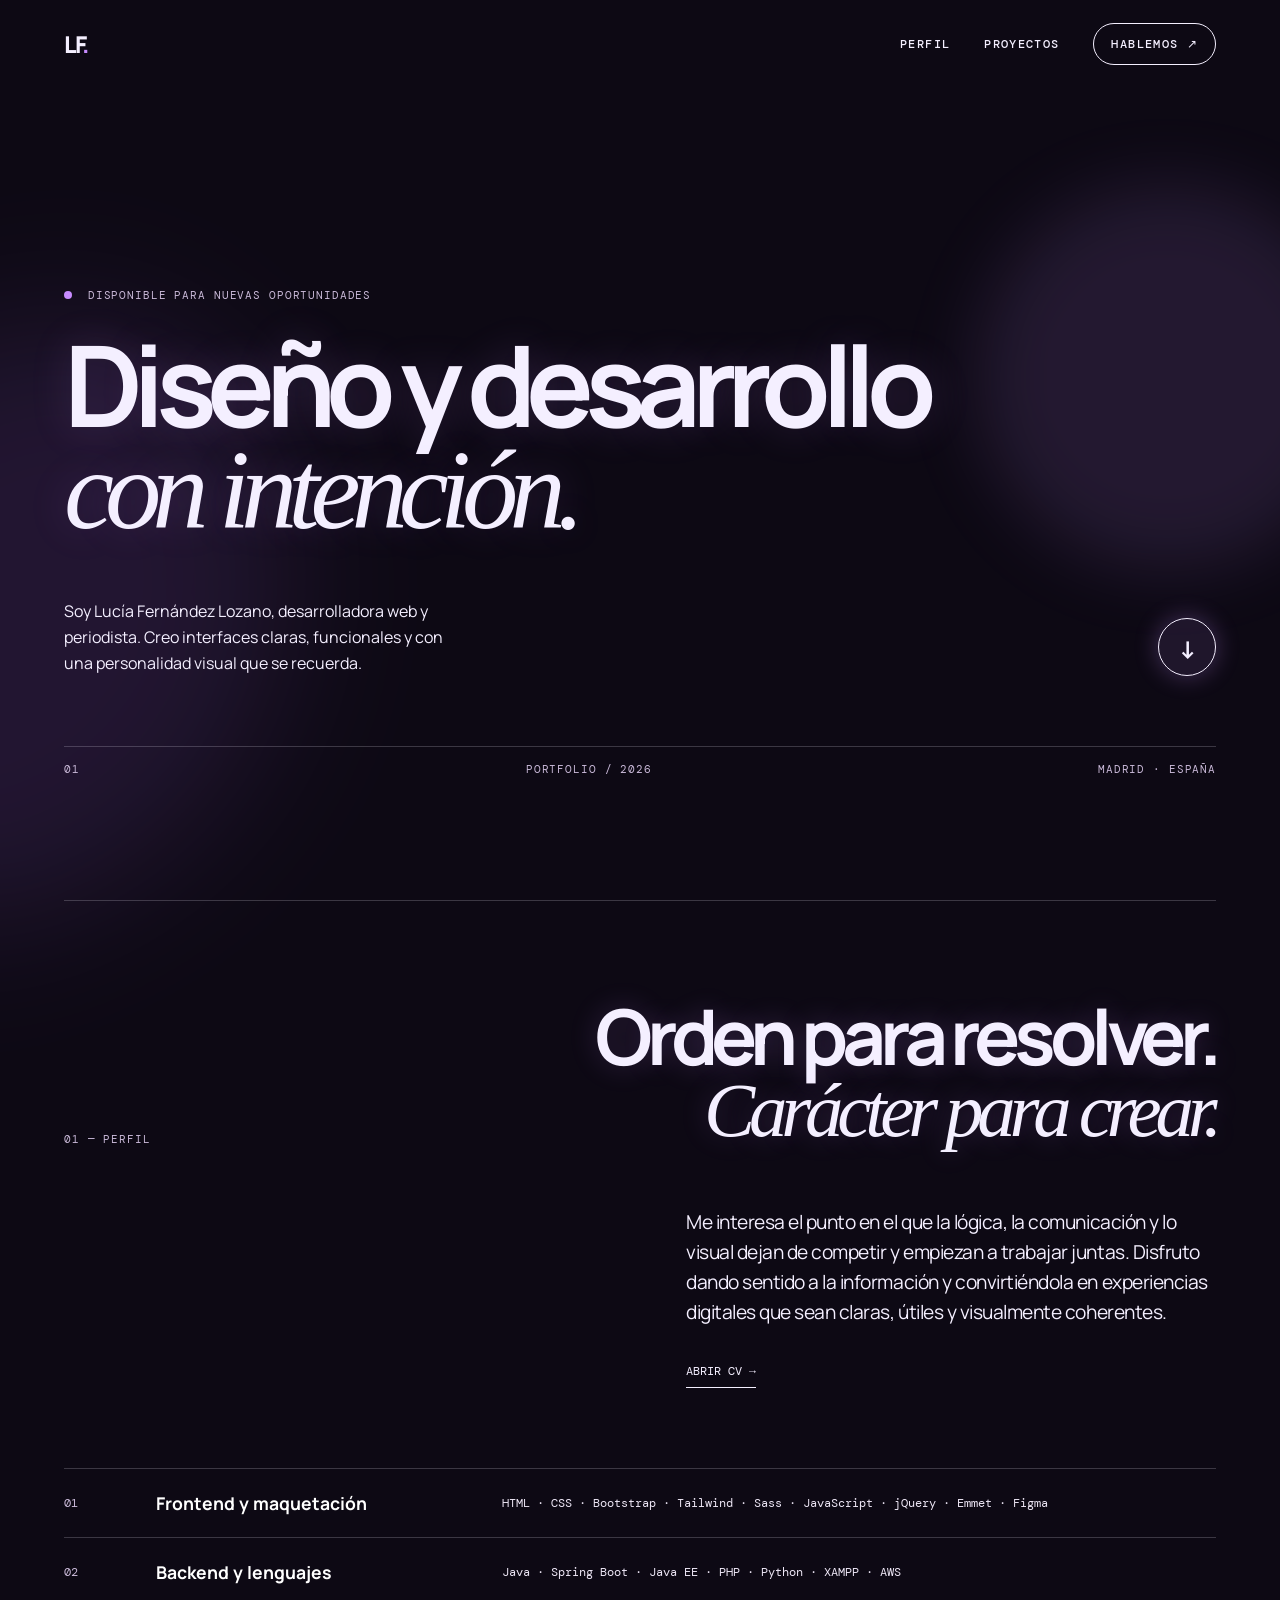
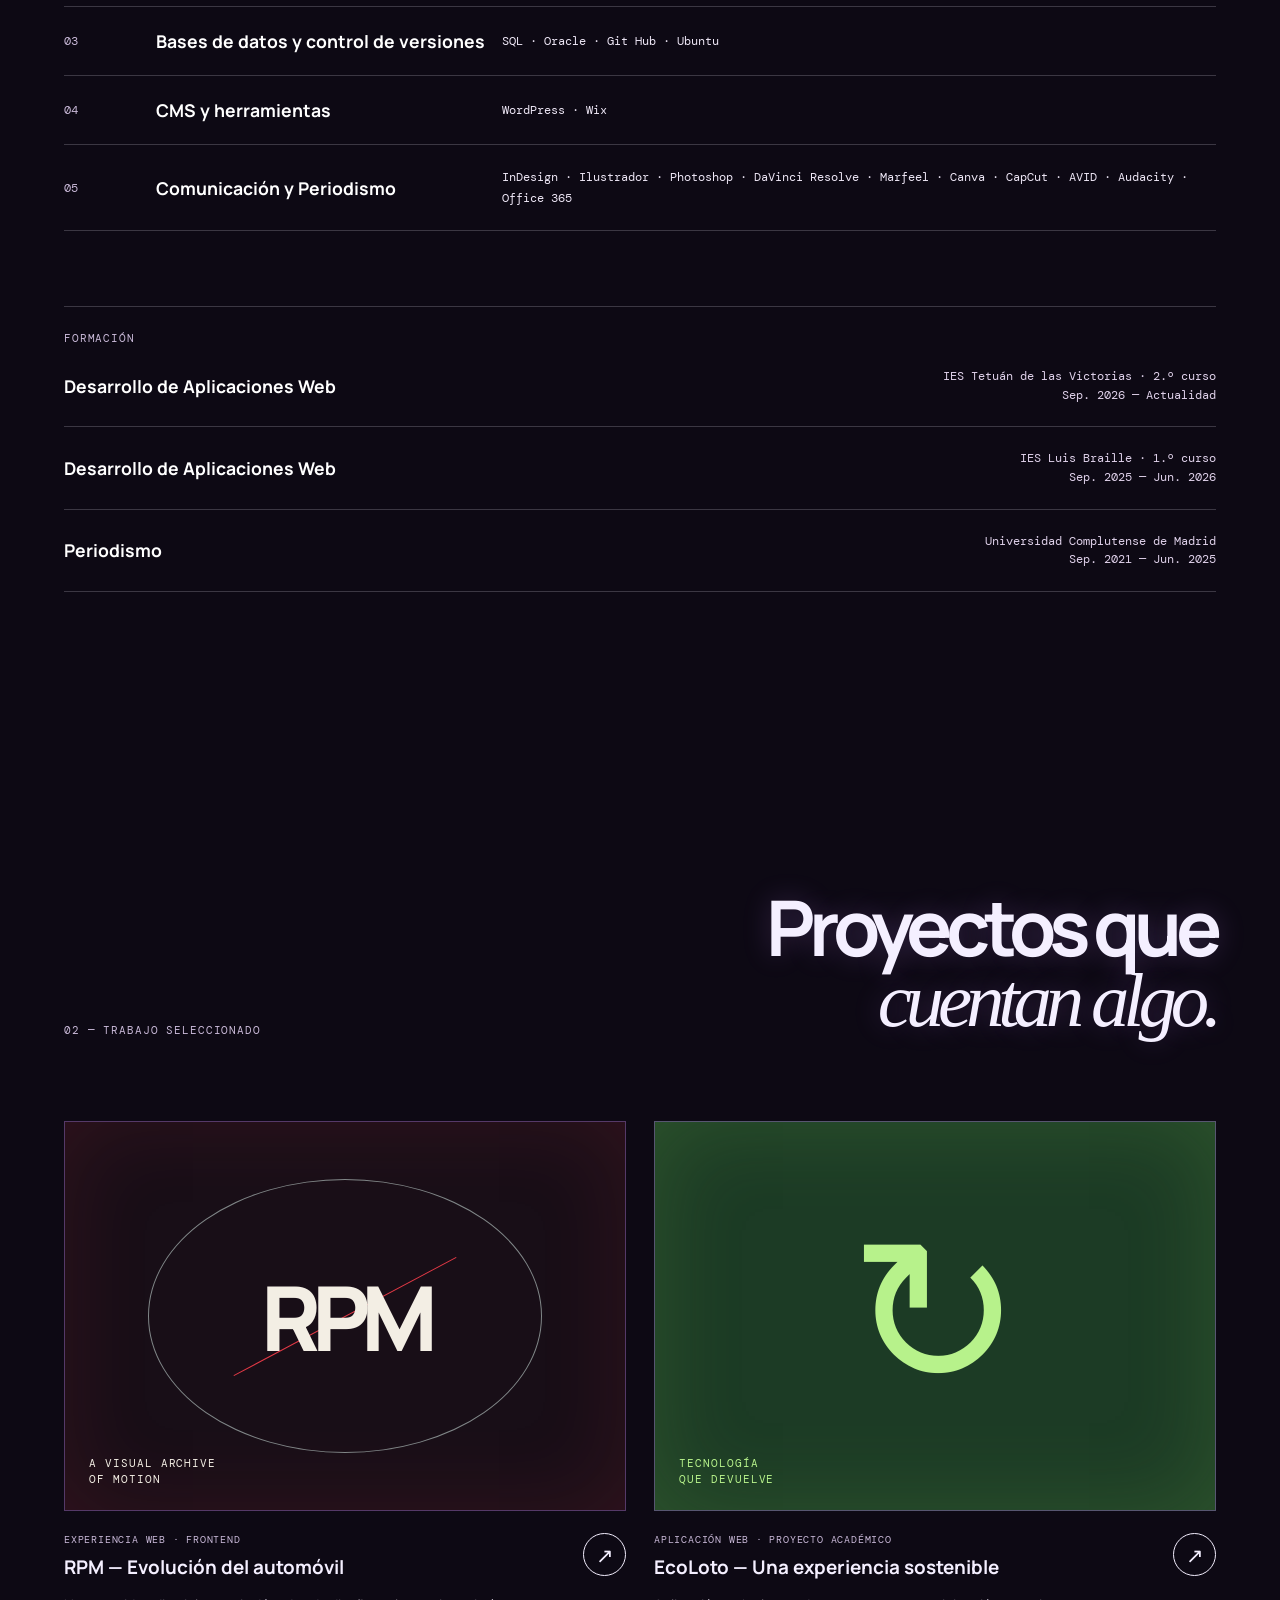
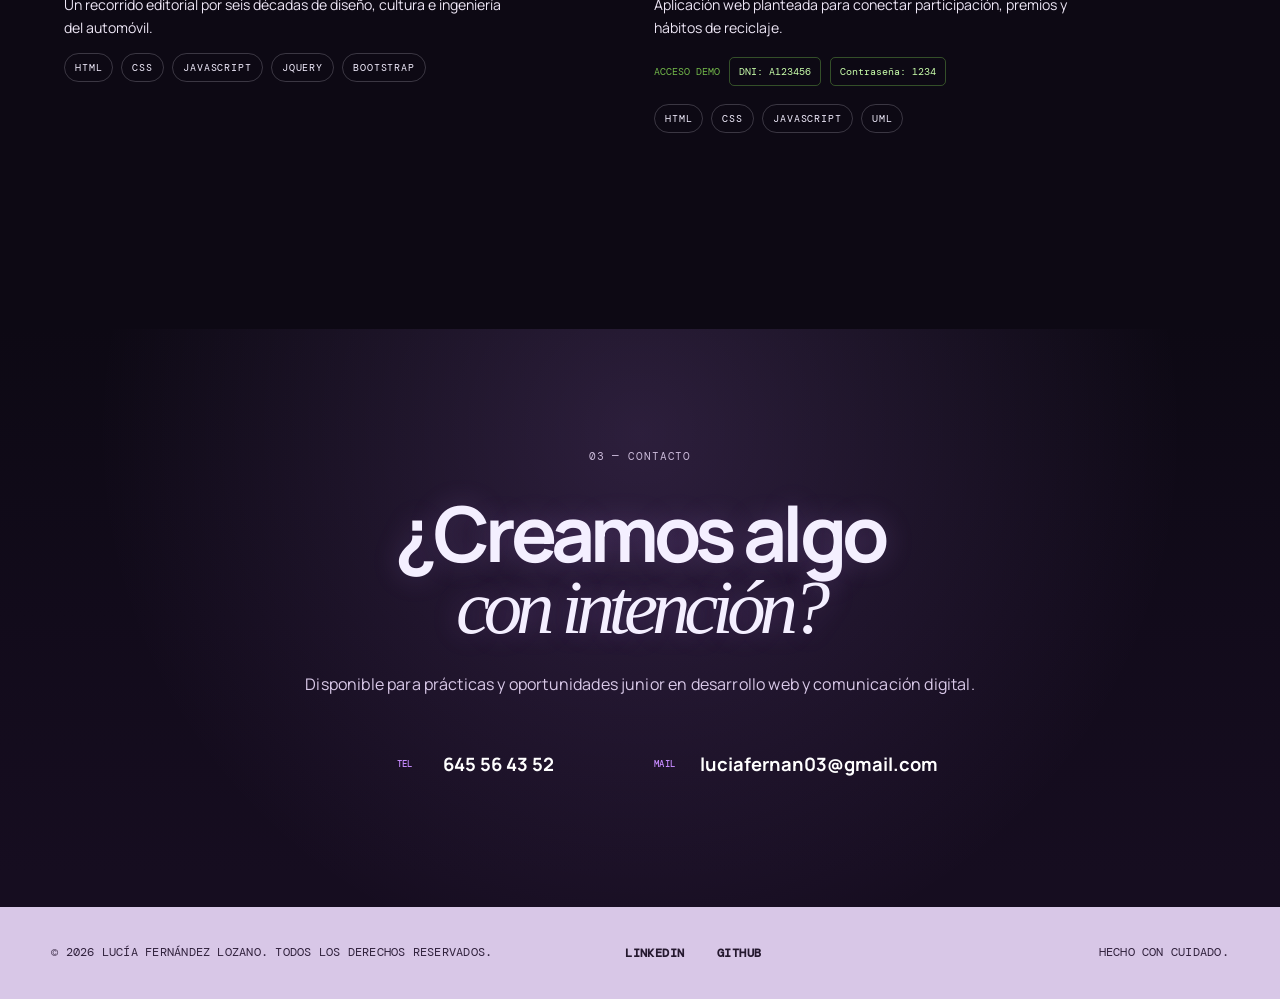
==== commit dfbd906c: "Division de info de Habilidades" ====
--- a/index.html
+++ b/index.html
@@ -6,7 +6,7 @@
     <meta name="viewport" content="width=device-width, initial-scale=1">
     <meta name="description" content="Portfolio de Lucía Fernández Lozano — desarrollo web y comunicación digital.">
     <title>Lucía Fernández Lozano — Portfolio</title>
-    <link rel="icon" type="image/svg+xml" href="favicon.svg?v=2">
+    <link rel="icon" href="favicon.ico" sizes="any">
     <link rel="preconnect" href="https://fonts.googleapis.com">
     <link rel="preconnect" href="https://fonts.googleapis.com" crossorigin>
     <link
@@ -43,7 +43,7 @@
             </div>
             <div class="skill-list">
                 <div><span>01</span><strong>Frontend y maquetación</strong>
-                    <p>JavaScript · HTML · CSS · Bootstrap · Emmet · Tailwind · Sass · jQuery · Figma</p>
+                    <p>HTML · CSS · Bootstrap · Tailwind · Sass  · JavaScript · jQuery · Emmet · Figma</p>
                 </div>
                 <div><span>02</span><strong>Backend y lenguajes</strong>
                     <p>Java · Spring Boot · Java EE · PHP · Python · XAMPP · AWS</p>
@@ -52,10 +52,10 @@
                     <p>SQL · Oracle · Git Hub · Ubuntu</p>
                 </div>
                 <div><span>04</span><strong>CMS y herramientas</strong>
-                    <p>WordPress</p>
+                    <p>WordPress · Wix</p>
                 </div>
                 <div><span>05</span><strong>Comunicación y Periodismo</strong>
-                    <p>InDesign · Ilustrador · Photoshop · DaVinci Resolve · Marfeel · Wix · Canva · CapCut · AVID ·
+                    <p>InDesign · Ilustrador · Photoshop · DaVinci Resolve · Marfeel · Canva · CapCut · AVID ·
                         Audacity · Office 365</p>
                 </div>
             </div>
--- a/portfolio/portfolio.css
+++ b/portfolio/portfolio.css
@@ -545,6 +545,88 @@
 }
 
 @media(max-width:700px) {
+    html,
+    body {
+        max-width: 100%;
+        overflow-x: hidden;
+    }
+
+    .section-wrap {
+        width: auto;
+        max-width: 100%;
+        margin-inline: 20px;
+    }
+
+    .site-header {
+        height: 72px;
+        padding-inline: 20px;
+    }
+
+    .hero {
+        min-height: auto;
+        padding: 72px 0 42px;
+    }
+
+    .hero h1 {
+        max-width: 100%;
+        font-size: clamp(3rem, 15vw, 5rem);
+        line-height: .95;
+        overflow-wrap: anywhere;
+    }
+
+    .hero-bottom {
+        align-items: center;
+        min-width: 0;
+        flex-wrap: wrap;
+    }
+
+    .round-link {
+        width: 48px;
+        height: 48px;
+        flex: 0 0 48px;
+        font-size: 1.25rem;
+        line-height: 1;
+        writing-mode: horizontal-tb;
+        transform: none;
+    }
+
+    .hero-line {
+        margin-top: 42px;
+    }
+
+    .about,
+    .projects {
+        padding: 76px 0 88px;
+    }
+
+    .section-heading {
+        margin-bottom: 36px;
+    }
+
+    .about-copy {
+        margin: 26px 0 48px;
+    }
+
+    .contact {
+        width: auto;
+        margin-inline: 0;
+        padding: 84px 20px 88px;
+    }
+
+    .contact h2 {
+        font-size: clamp(2.7rem, 12vw, 4rem);
+    }
+
+    .contact-details {
+        gap: 14px;
+    }
+
+    .contact-row {
+        padding: 8px 0;
+        font-size: 1rem;
+        min-width: 0;
+    }
+
     .site-footer {
         display: flex;
         flex-direction: column;
@@ -609,7 +691,9 @@
     }
 
     .project-grid {
-        grid-template-columns: 1fr
+        grid-template-columns: 1fr;
+        margin-inline: 0;
+        padding-inline: 0;
     }
 
     .project-art {
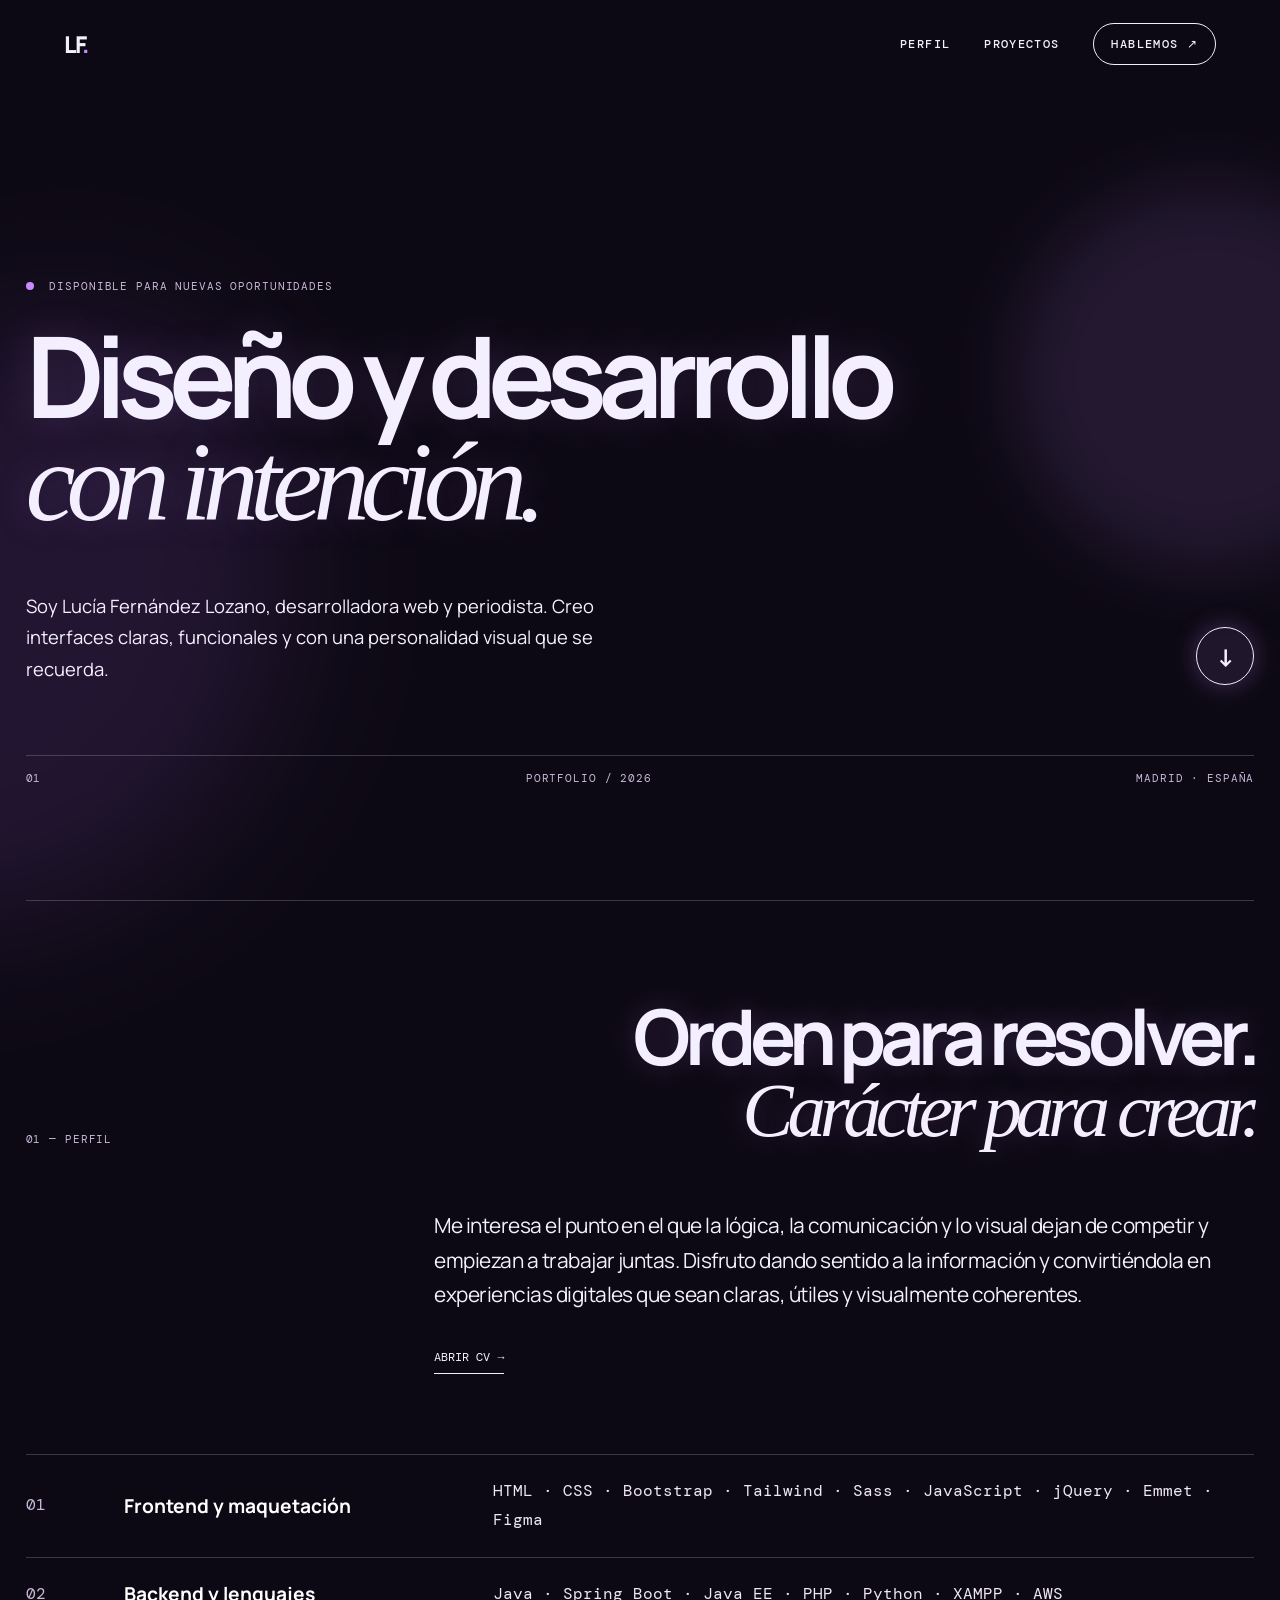
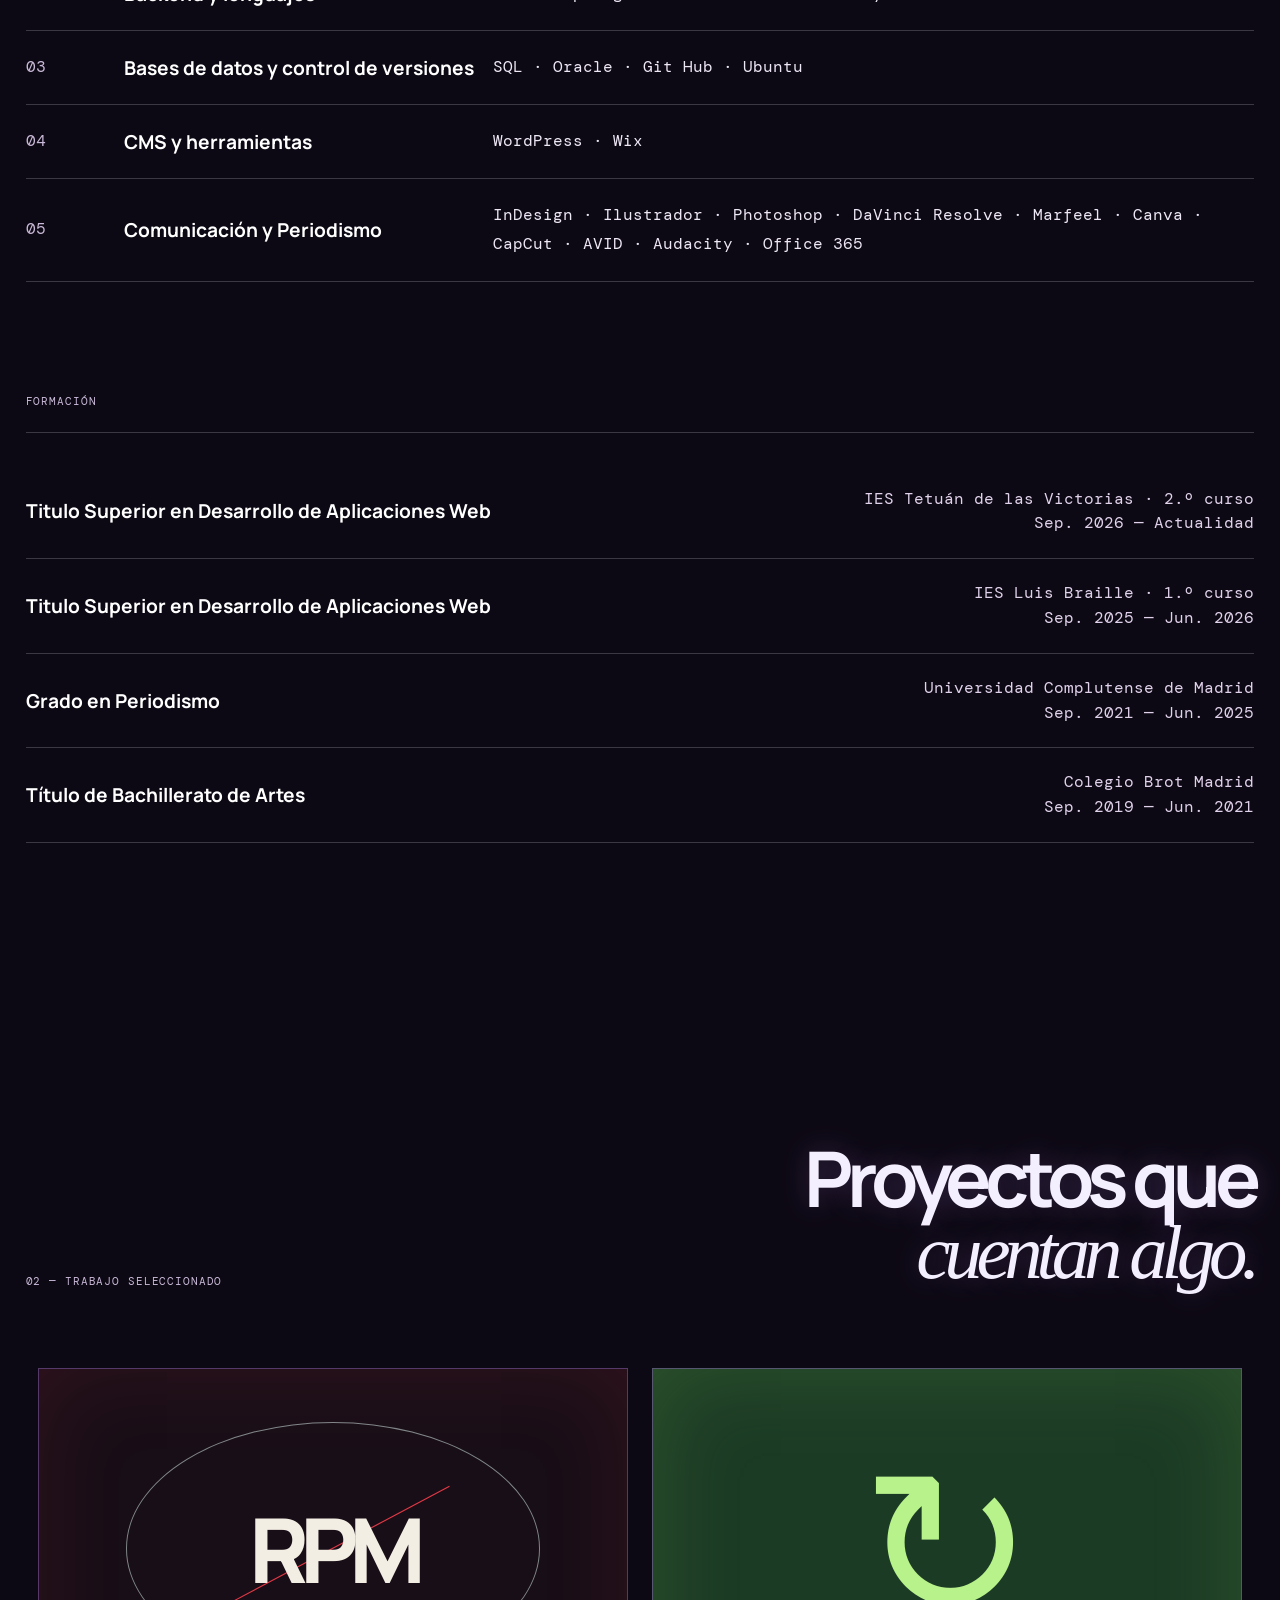
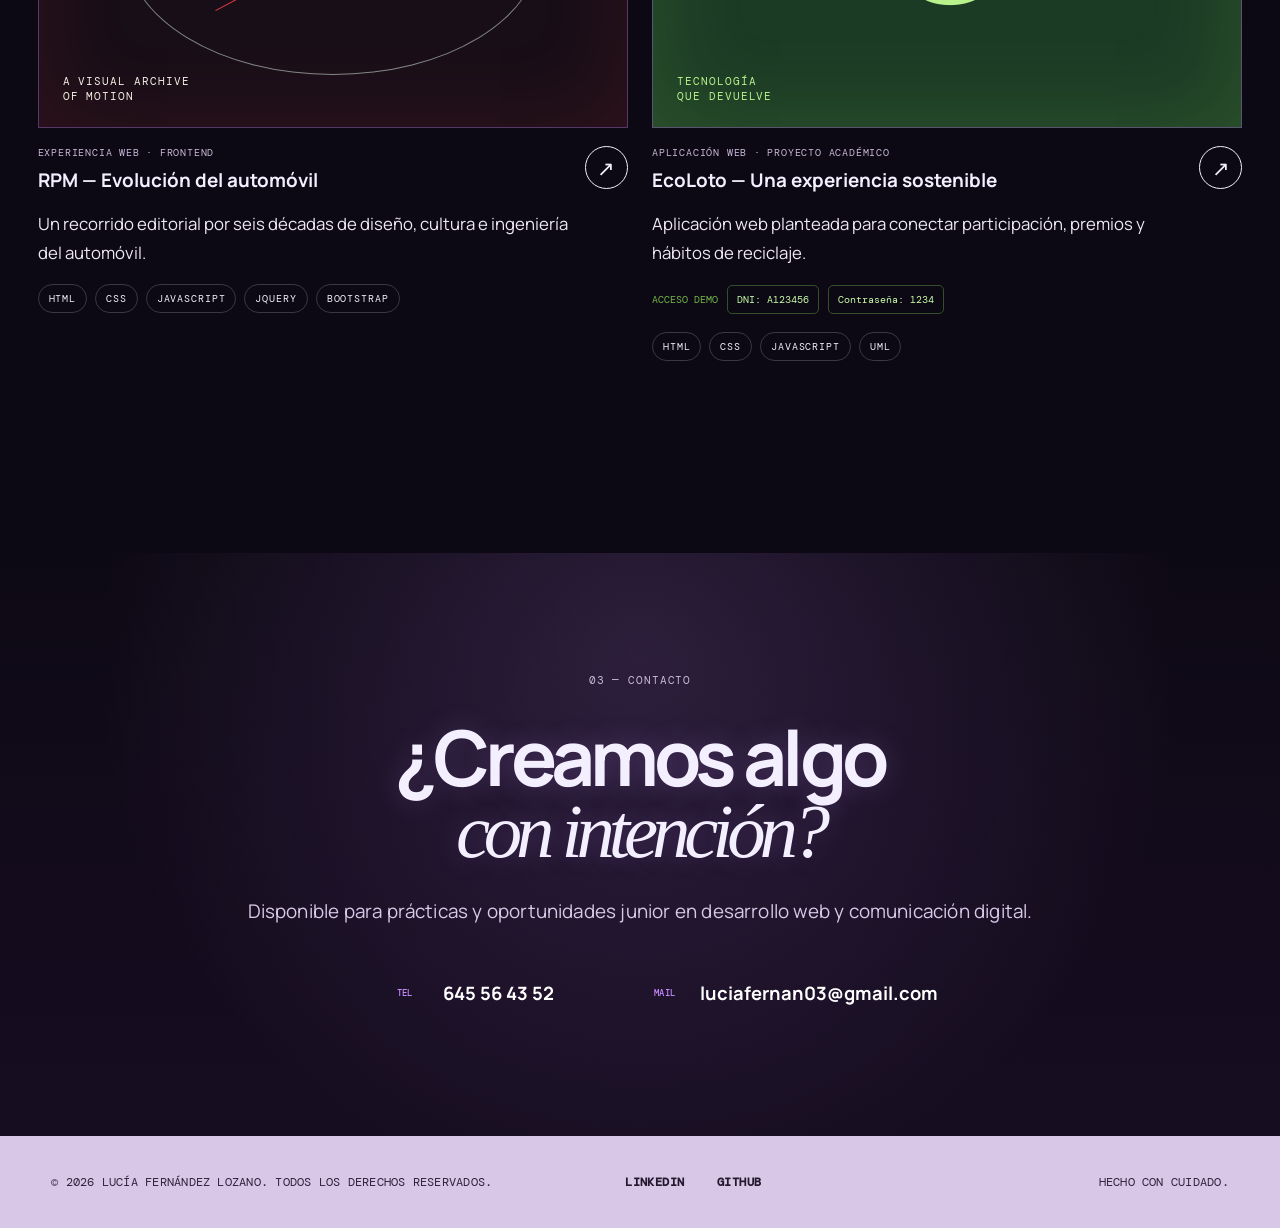
==== commit 01910fef: "Ampliacion de espacios y tamaño de letra" ====
--- a/index.html
+++ b/index.html
@@ -59,14 +59,15 @@
                         Audacity · Office 365</p>
                 </div>
             </div>
+            <p class="label education-heading">Formación</p>
             <div class="education">
-                <p class="label">Formación</p>
-                <div><strong>Desarrollo de Aplicaciones Web</strong><span>IES Tetuán de las Victorias · 2.º curso<br>Sep.
+                <div><strong>Titulo Superior en Desarrollo de Aplicaciones Web</strong><span>IES Tetuán de las Victorias · 2.º curso<br>Sep.
                         2026 — Actualidad</span></div>
-                <div><strong>Desarrollo de Aplicaciones Web</strong><span>IES Luis Braille · 1.º curso<br>Sep. 2025 — Jun.
+                <div><strong>Titulo Superior en Desarrollo de Aplicaciones Web</strong><span>IES Luis Braille · 1.º curso<br>Sep. 2025 — Jun.
                         2026</span></div>
-                <div><strong>Periodismo</strong><span>Universidad Complutense de Madrid<br>Sep. 2021 — Jun. 2025</span>
+                <div><strong>Grado en Periodismo</strong><span>Universidad Complutense de Madrid<br>Sep. 2021 — Jun. 2025</span>
                 </div>
+                <div><strong>Título de Bachillerato de Artes</strong><span>Colegio Brot Madrid<br>Sep. 2019 — Jun. 2021</span></div>
             </div>
         </section>
         <section id="proyectos" class="projects section-wrap">
--- a/portfolio/portfolio.css
+++ b/portfolio/portfolio.css
@@ -20,6 +20,7 @@
     background: var(--bg);
     color: var(--text);
     font-family: Manrope, Arial, sans-serif;
+    font-size: 18px;
     position: relative
 }
 
@@ -44,7 +45,7 @@
 }
 
 .section-wrap {
-    width: min(1180px, 90vw);
+    width: min(1440px, 96vw);
     margin: auto
 }
 
@@ -152,10 +153,10 @@
 }
 
 .intro {
-    max-width: 390px;
+    max-width: 620px;
     margin: 0;
-    font-size: 1rem;
-    line-height: 1.6
+    font-size: 1.15rem;
+    line-height: 1.7
 }
 
 .round-link {
@@ -208,13 +209,13 @@
 }
 
 .about-copy {
-    max-width: 530px;
+    max-width: 820px;
     margin: 35px 0 80px auto
 }
 
 .about-copy p {
-    font-size: 1.2rem;
-    line-height: 1.55;
+    font-size: 1.3rem;
+    line-height: 1.65;
     letter-spacing: -.025em
 }
 
@@ -249,13 +250,13 @@
 .education span {
     margin: 0;
     color: var(--muted);
-    font: 400 .75rem/1.7 'DM Mono', monospace
+    font: 400 1rem/1.8 'DM Mono', monospace
 }
 
 .skill-list strong,
 .education strong {
     color: #fff;
-    font-size: 1.1rem
+    font-size: 1.2rem
 }
 
 .skill-list p {
@@ -264,8 +265,12 @@
 }
 
 .education {
-    margin-top: 75px;
-    padding-top: 24px
+    margin-top: 24px;
+    padding-top: 32px
+}
+
+.education-heading {
+    margin: 112px 0 0;
 }
 
 .education>div {
@@ -284,11 +289,12 @@
 }
 
 .project-grid {
+    width: min(1260px, 100%);
+    margin-inline: auto;
     display: grid;
     grid-template-columns: repeat(2, minmax(0, 1fr));
-    gap: 28px;
-    padding: 22px 18px;
-    margin: 0 -18px
+    gap: 24px;
+    padding: 18px 12px;
 }
 
 .project-card {
@@ -309,7 +315,7 @@
 }
 
 .project-art {
-    height: 390px;
+    height: 360px;
     position: relative;
     display: flex;
     align-items: center;
@@ -375,7 +381,7 @@
     display: flex;
     justify-content: space-between;
     gap: 18px;
-    margin-top: 22px
+    margin-top: 18px
 }
 
 .project-info h3 {
@@ -401,10 +407,10 @@
 }
 
 .project-description {
-    max-width: 440px;
+    max-width: 540px;
     color: #eee7f6;
-    font-size: .88rem;
-    line-height: 1.6
+    font-size: 1.05rem;
+    line-height: 1.7
 }
 
 .tags {
@@ -464,8 +470,8 @@
     max-width: none;
     margin: 0 auto 42px;
     color: #d9c9e8;
-    font-size: 1rem;
-    line-height: 1.7;
+    font-size: 1.18rem;
+    line-height: 1.75;
     letter-spacing: .01em
 }
 
@@ -694,6 +700,7 @@
         grid-template-columns: 1fr;
         margin-inline: 0;
         padding-inline: 0;
+        width: 100%;
     }
 
     .project-art {
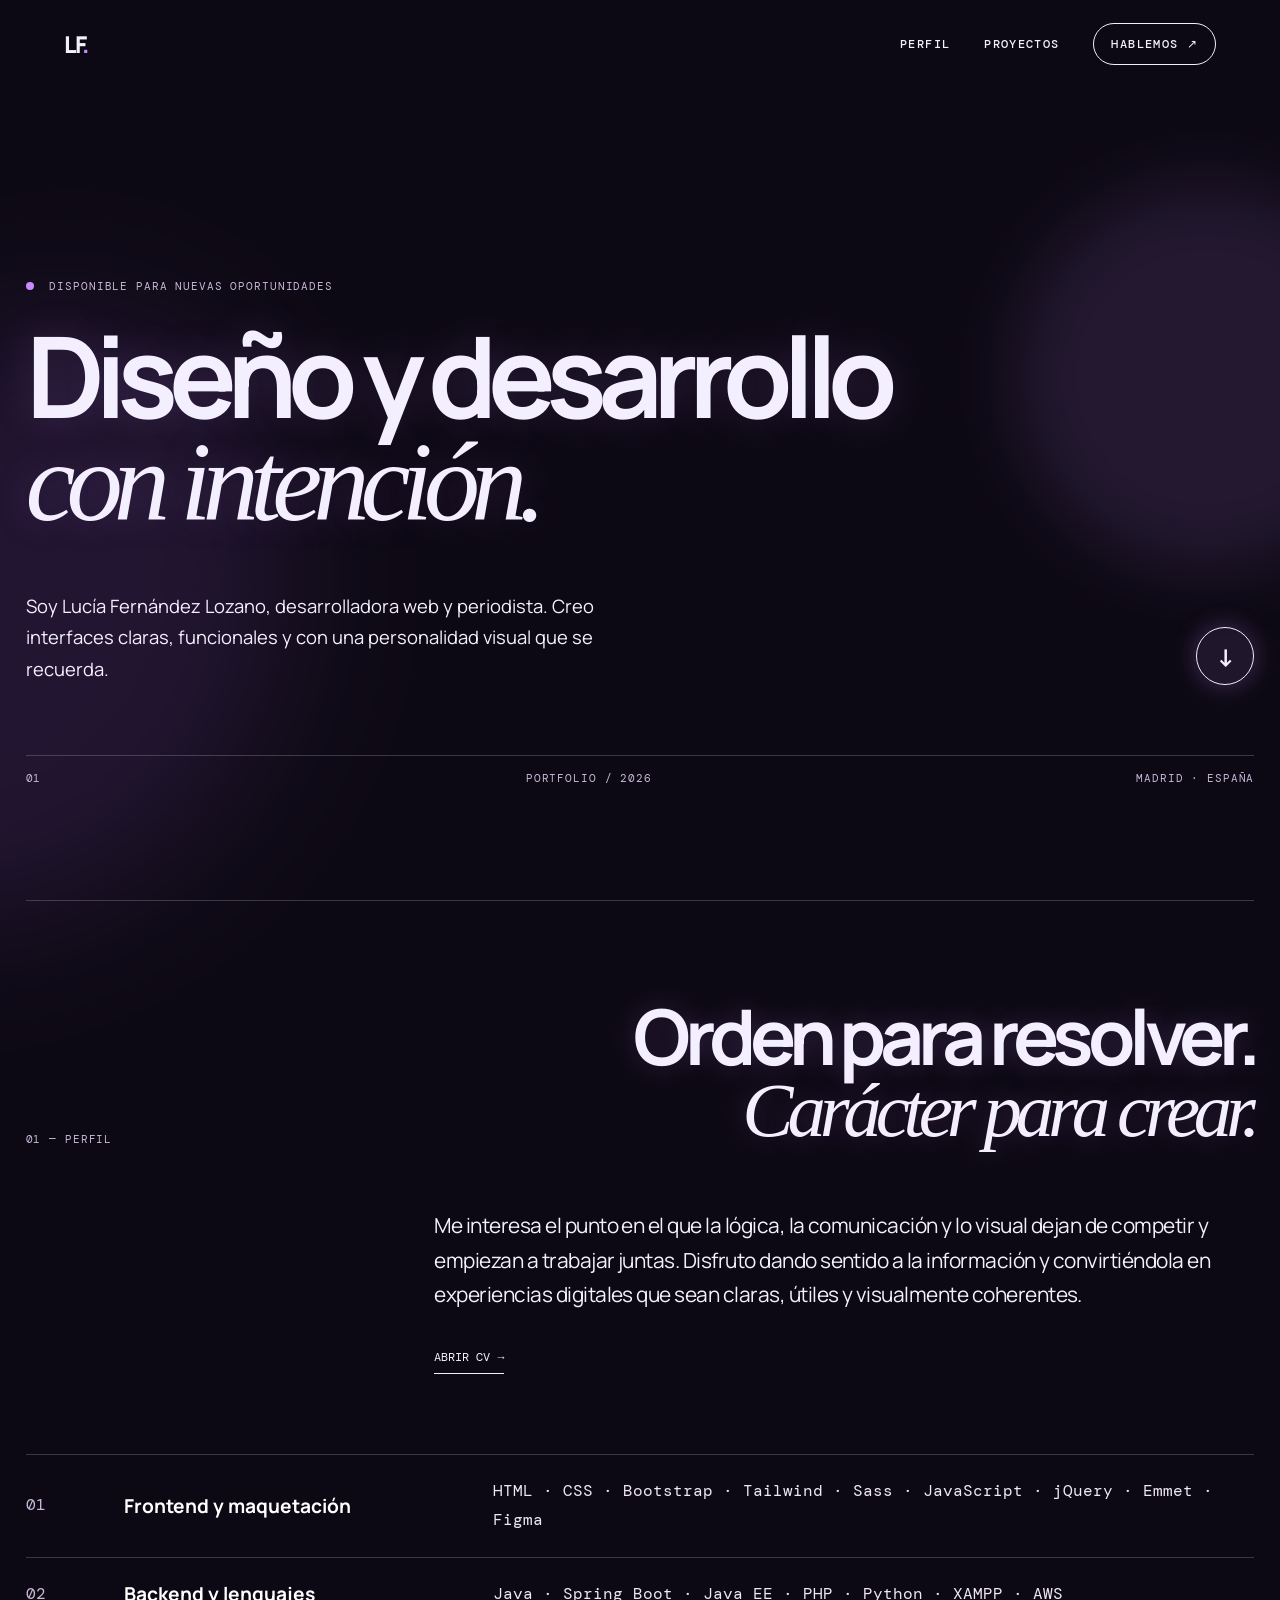
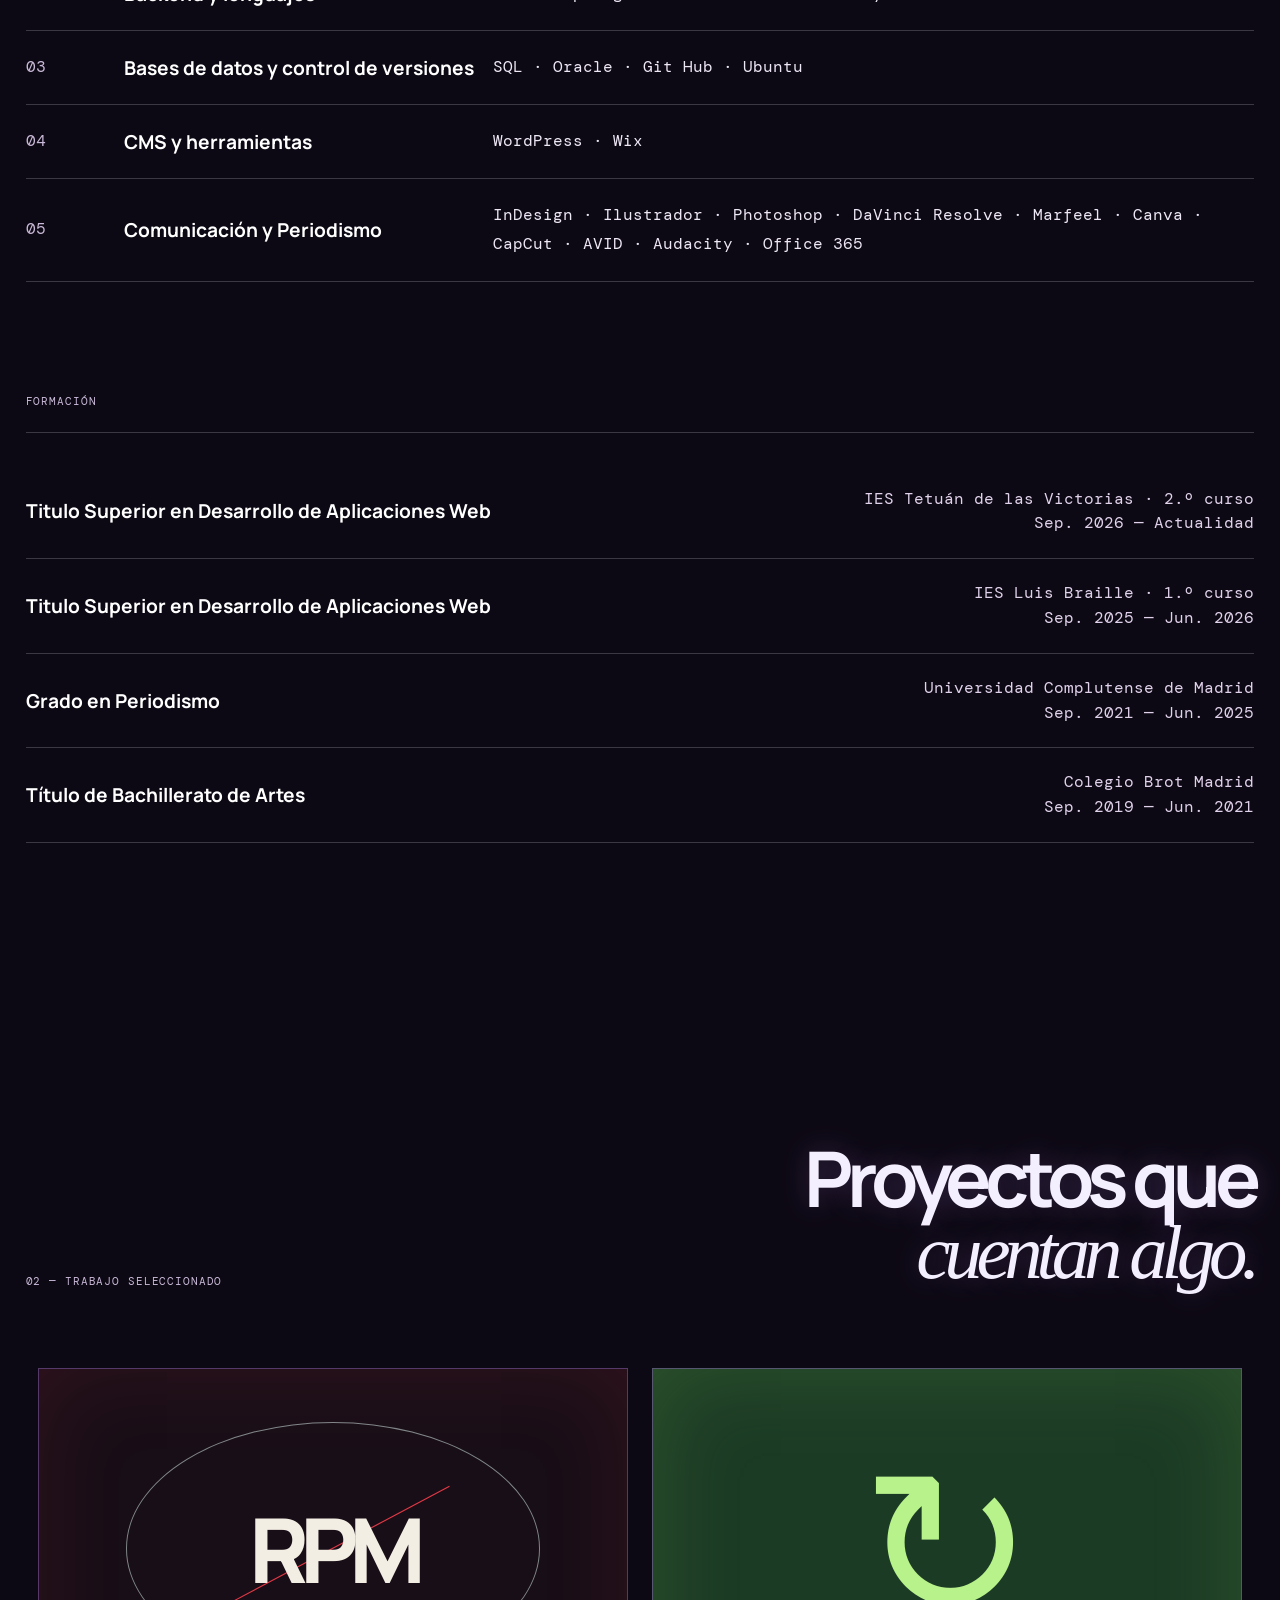
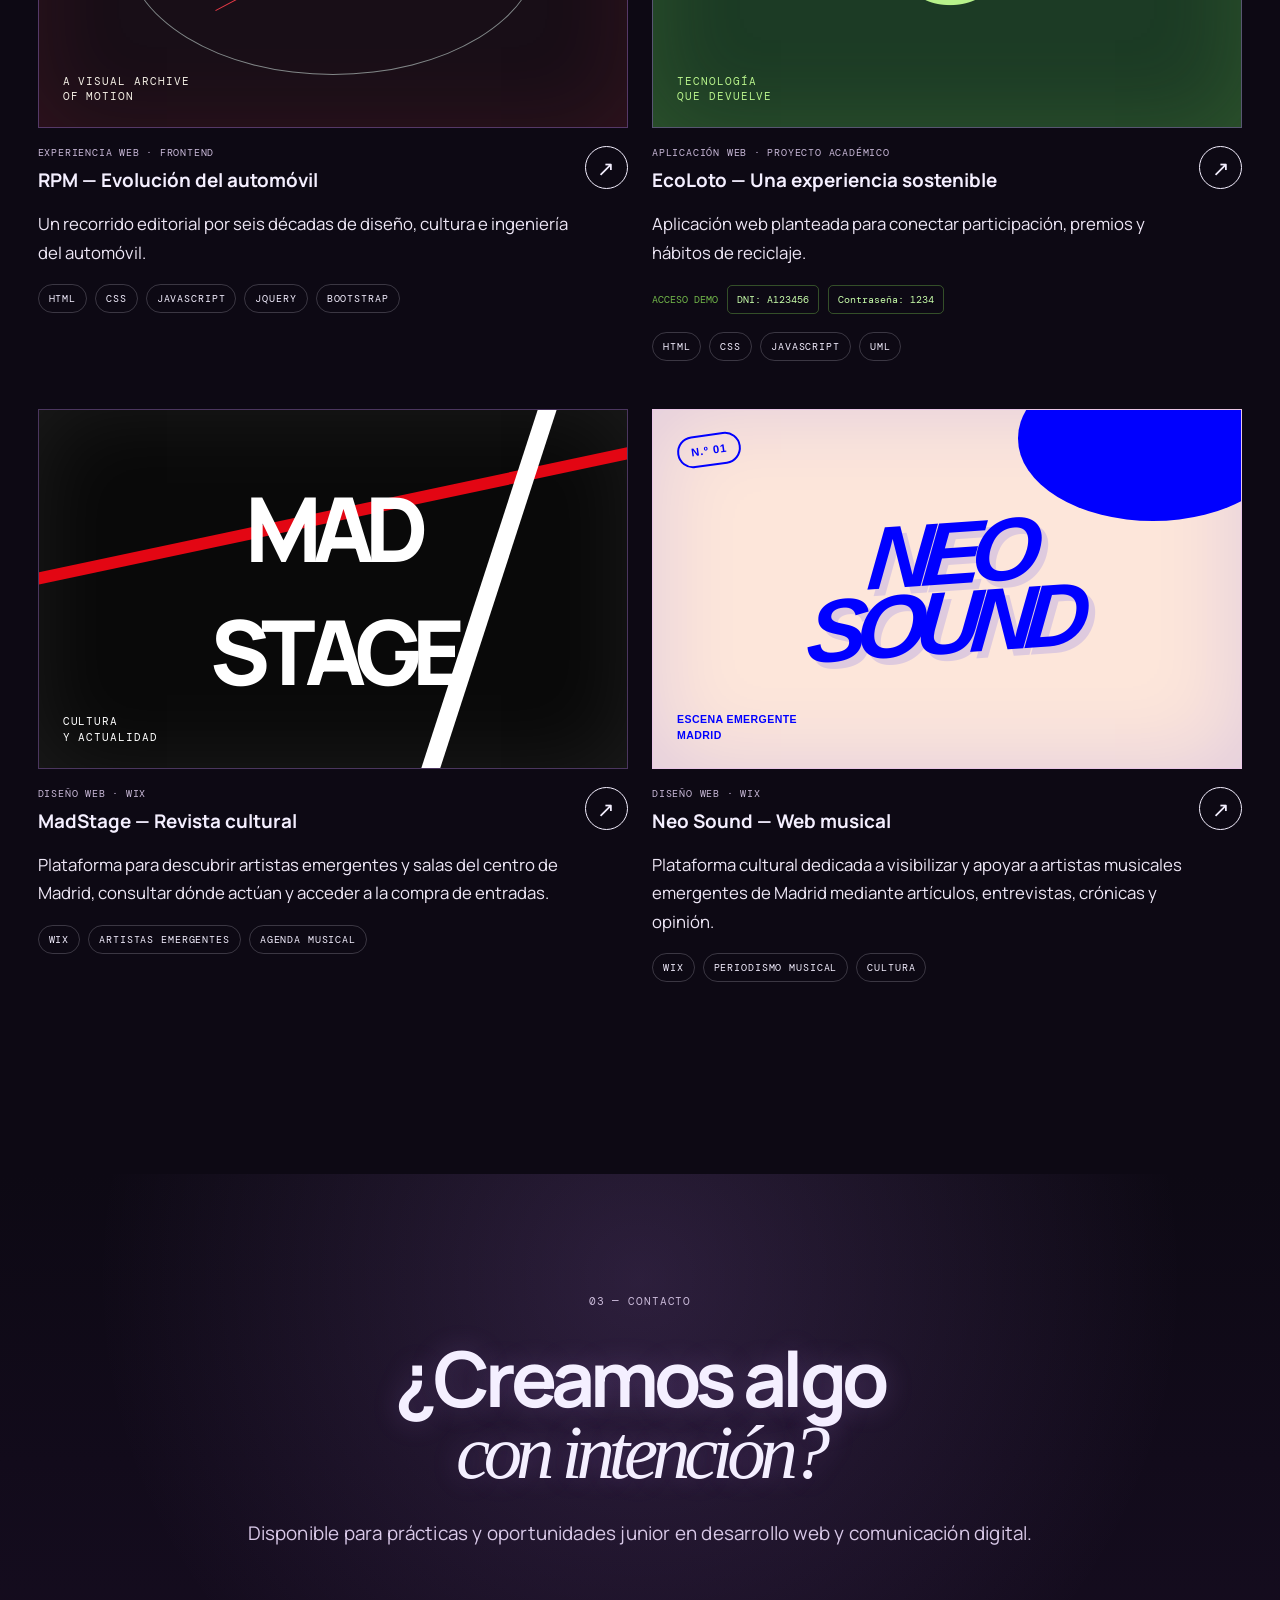
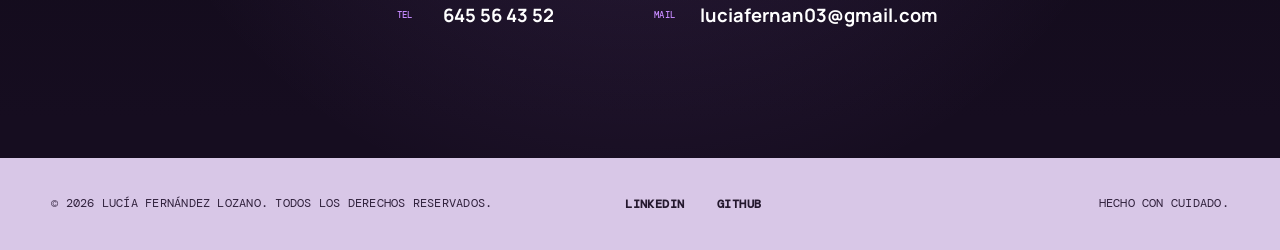
==== commit 9153def5: "Incorporacion de web creadas mediante wix" ====
--- a/index.html
+++ b/index.html
@@ -107,6 +107,32 @@
                             1234</strong></div>
                     <div class="tags"><span>HTML</span><span>CSS</span><span>JavaScript</span><span>UML</span></div>
                 </article>
+                <article class="project-card project-wix">
+                    <div class="project-art wix-art wix-madstage"><span class="art-mark">MAD<br>STAGE</span><span
+                            class="art-caption">Cultura<br>y actualidad</span></div>
+                    <div class="project-info">
+                        <div>
+                            <p class="project-type">Diseño web · Wix</p>
+                            <h3>MadStage — Revista cultural</h3>
+                        </div><a href="https://theentireworldmaga.wixsite.com/madstage" target="_blank" rel="noopener"
+                            class="project-link" aria-label="Abrir MadStage en una pestaña nueva">↗</a>
+                    </div>
+                    <p class="project-description">Plataforma para descubrir artistas emergentes y salas del centro de Madrid, consultar dónde actúan y acceder a la compra de entradas.</p>
+                    <div class="tags"><span>Wix</span><span>Artistas emergentes</span><span>Agenda musical</span></div>
+                </article>
+                <article class="project-card project-wix">
+                    <div class="project-art wix-art wix-personal"><span class="art-mark">NEO<br>SOUND</span><span
+                            class="art-caption">Escena emergente<br>Madrid</span><span class="neo-sticker">N.º 01</span></div>
+                    <div class="project-info">
+                        <div>
+                            <p class="project-type">Diseño web · Wix</p>
+                            <h3>Neo Sound — Web musical</h3>
+                        </div><a href="https://theentireworldmaga.wixsite.com/my-site-1" target="_blank" rel="noopener"
+                            class="project-link" aria-label="Abrir proyecto Wix en una pestaña nueva">↗</a>
+                    </div>
+                    <p class="project-description">Plataforma cultural dedicada a visibilizar y apoyar a artistas musicales emergentes de Madrid mediante artículos, entrevistas, crónicas y opinión.</p>
+                    <div class="tags"><span>Wix</span><span>Periodismo musical</span><span>Cultura</span></div>
+                </article>
             </div>
         </section>
         <section id="contacto" class="contact section-wrap">
--- a/portfolio/portfolio.css
+++ b/portfolio/portfolio.css
@@ -356,6 +356,101 @@
     box-shadow: inset 0 0 90px rgba(114, 184, 74, .2)
 }
 
+.wix-art {
+    overflow: hidden;
+    background: #090909;
+    color: #fff;
+    box-shadow: inset 0 0 90px rgba(255, 255, 255, .08)
+}
+
+.wix-art::before {
+    content: "";
+    position: absolute;
+    width: 72%;
+    height: 1px;
+    border: 0;
+    background: currentColor;
+    transform: rotate(-18deg)
+}
+
+.wix-madstage::before {
+    width: 110%;
+    height: 12px;
+    top: 28%;
+    left: -5%;
+    background: #e30613;
+    transform: rotate(-12deg);
+}
+
+.wix-madstage::after {
+    content: "";
+    position: absolute;
+    width: 18px;
+    height: 110%;
+    right: 22%;
+    top: -5%;
+    background: #fff;
+    transform: rotate(18deg);
+}
+
+.wix-personal {
+    position: relative;
+    background: #FDE6DA;
+    color: #0000FF;
+    box-shadow: inset 0 0 90px rgba(0, 0, 255, .12);
+    font-family: Avenir, "Avenir Next", Helvetica, Arial, sans-serif;
+}
+
+.wix-personal::before {
+    width: 46%;
+    height: 46%;
+    top: -15%;
+    right: -8%;
+    border: 0;
+    border-radius: 50%;
+    background: #0000FF;
+    transform: none;
+}
+
+.wix-personal::after {
+    display: none;
+}
+
+.wix-personal .art-mark {
+    position: relative;
+    z-index: 1;
+    font-family: Avenir, "Avenir Next", Helvetica, Arial, sans-serif;
+    font-style: italic;
+    font-weight: 900;
+    letter-spacing: -.12em;
+    line-height: .78;
+    transform: skew(-9deg) rotate(-4deg);
+    text-shadow: 7px 7px 0 rgba(0, 0, 255, .12);
+}
+
+.wix-personal .art-caption {
+    z-index: 2;
+    bottom: 24px;
+    color: #0000FF;
+    font-family: Avenir, "Avenir Next", Helvetica, Arial, sans-serif;
+    font-weight: 800;
+    letter-spacing: .04em;
+}
+
+.neo-sticker {
+    position: absolute;
+    top: 24px;
+    left: 24px;
+    z-index: 2;
+    padding: 8px 12px;
+    border: 2px solid #0000FF;
+    border-radius: 999px;
+    color: #0000FF;
+    font: 800 .7rem Avenir, "Avenir Next", Helvetica, Arial, sans-serif;
+    letter-spacing: .08em;
+    transform: rotate(-8deg);
+}
+
 .art-mark {
     z-index: 1;
     font-size: clamp(2.5rem, 7vw, 6rem);
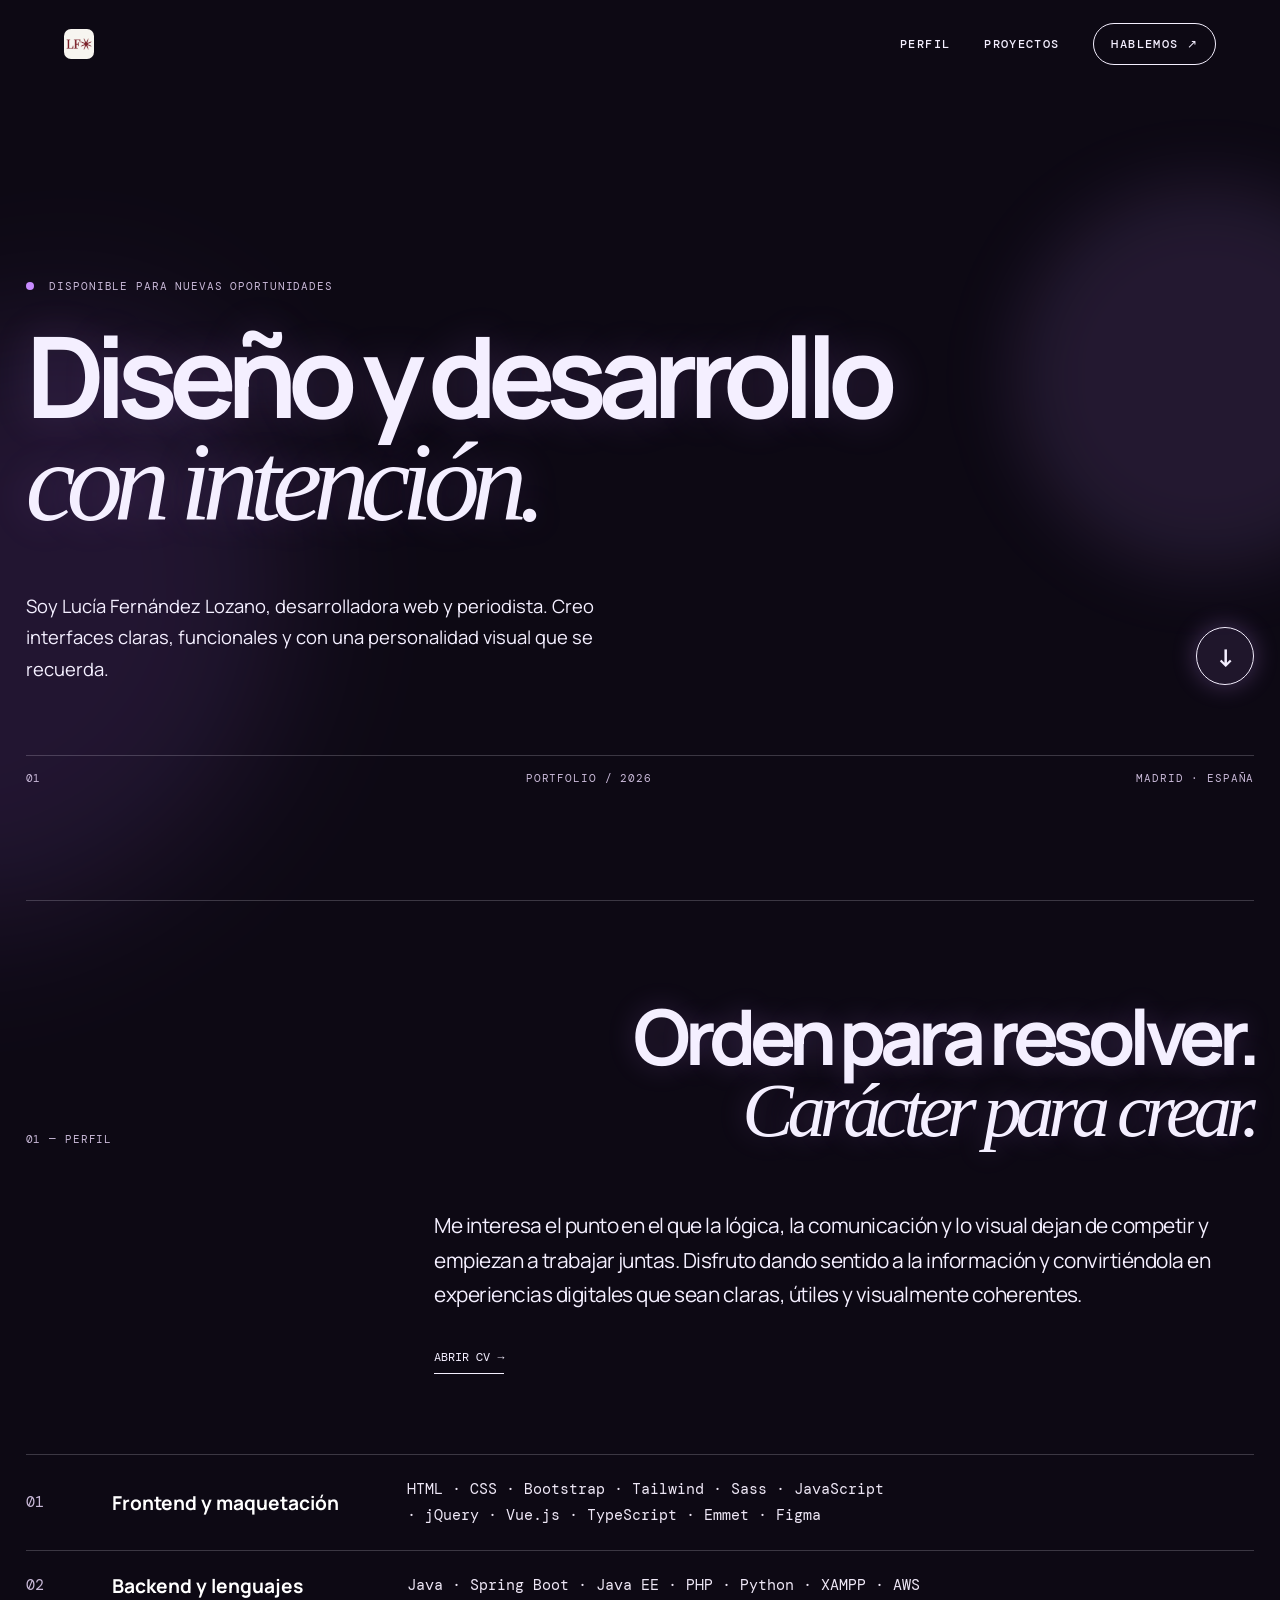
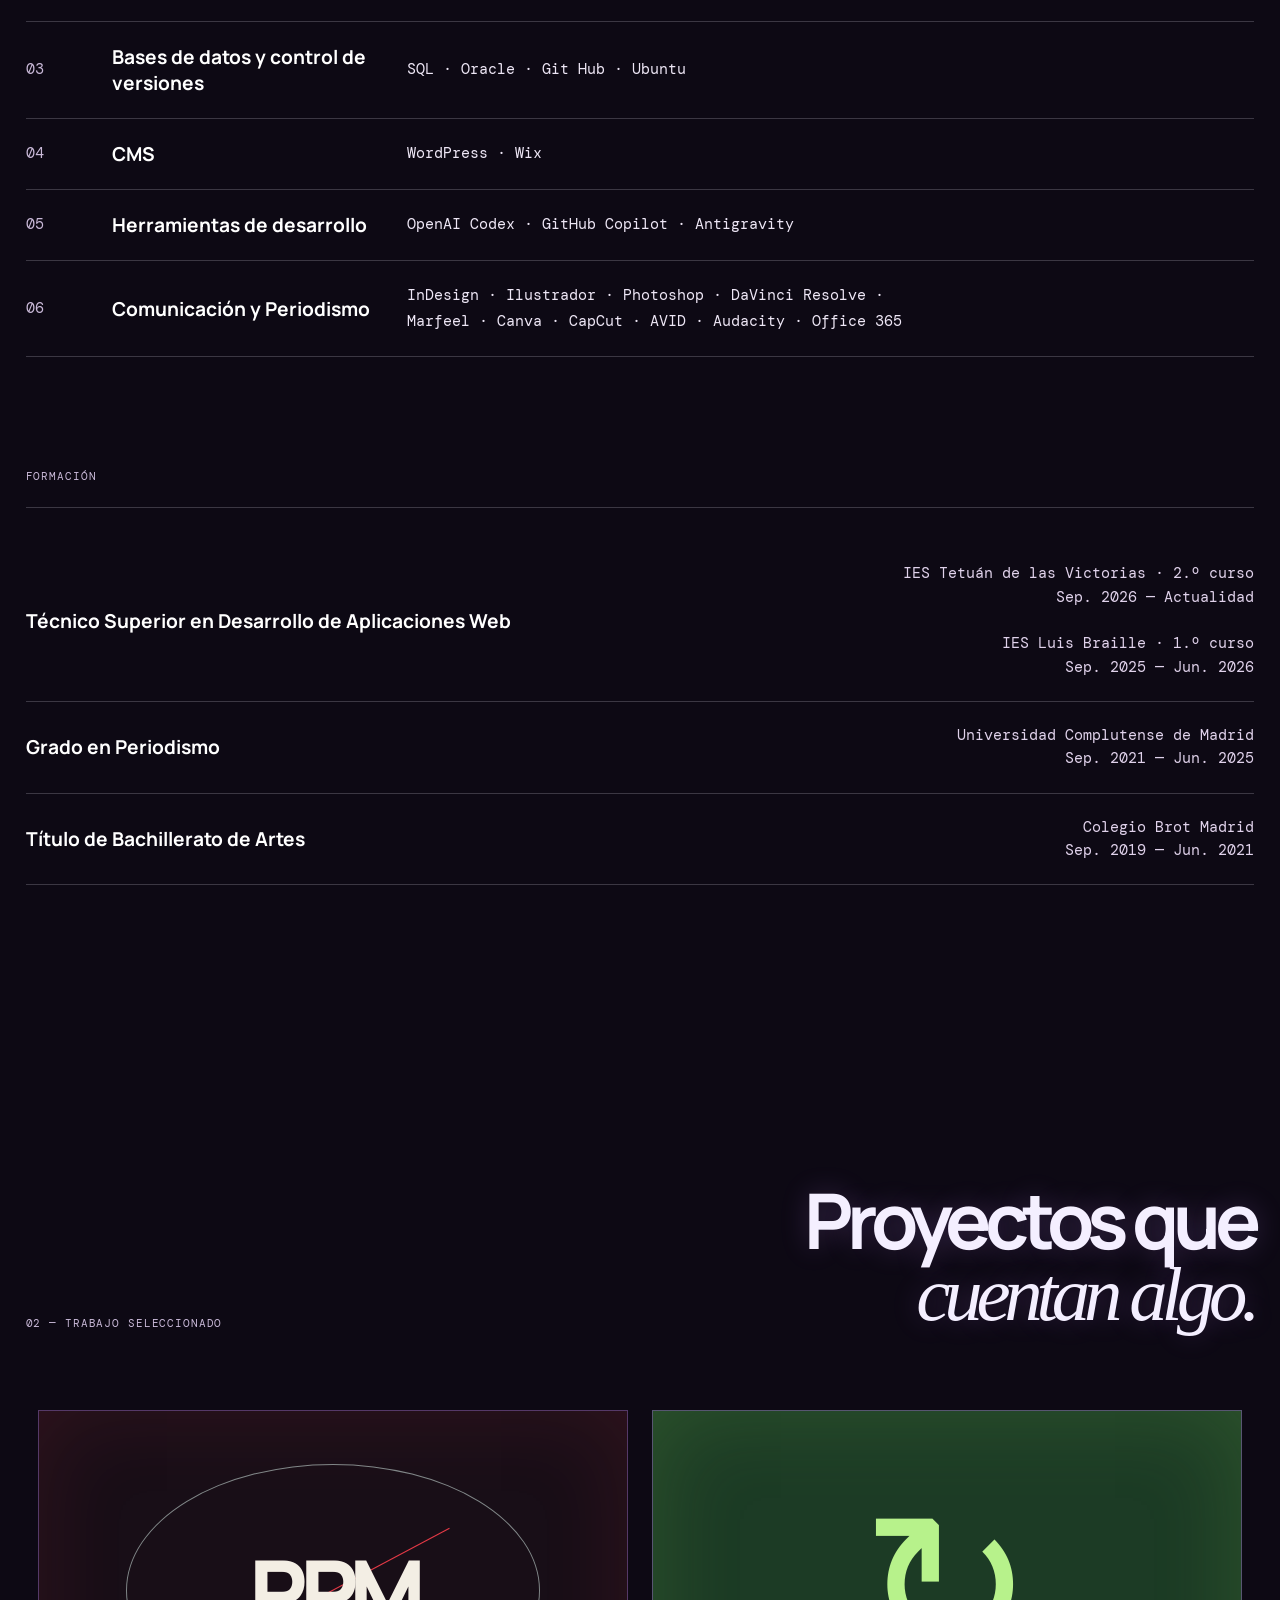
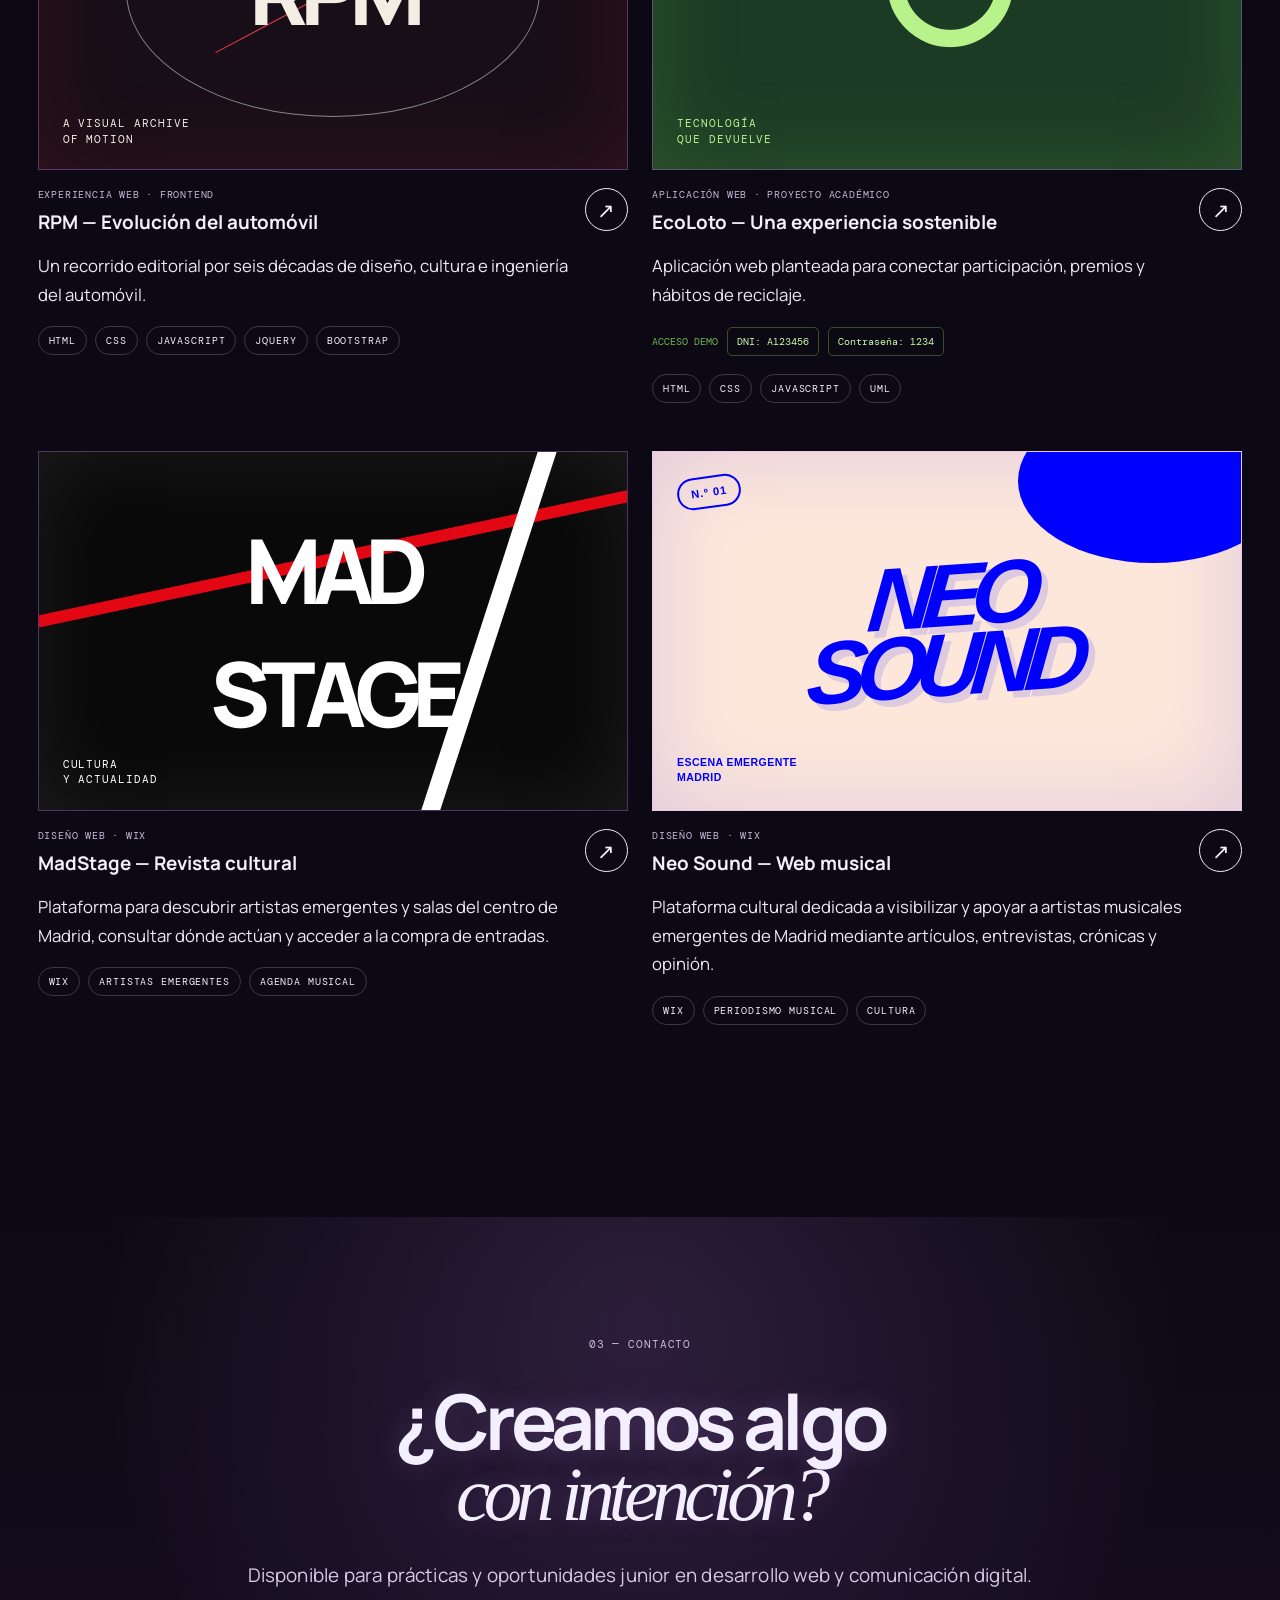
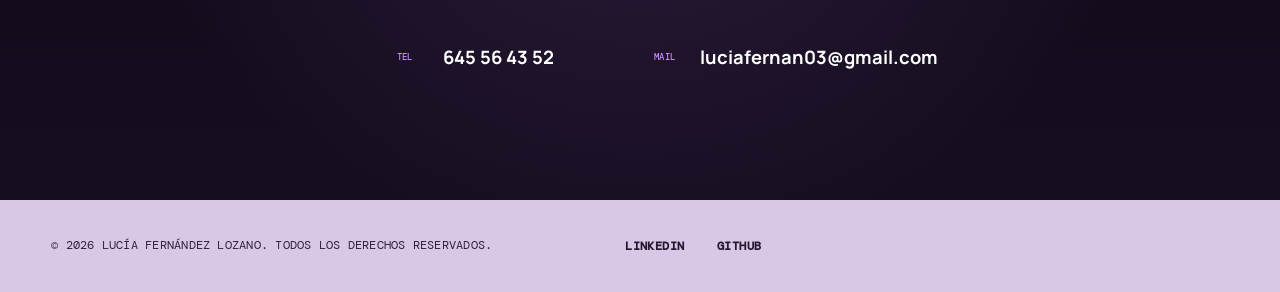
==== commit 68e72bb8: "Arreglo diseño + cv actualizado" ====
--- a/index.html
+++ b/index.html
@@ -16,7 +16,7 @@
 </head>
 
 <body>
-    <header class="site-header"><a class="brand" href="#top">LF<span>.</span></a>
+    <header class="site-header"><a class="brand" href="#top" aria-label="Inicio"><img src="favicon.ico" alt="LF"></a>
         <nav aria-label="Navegación principal"><a href="#perfil">Perfil</a><a href="#proyectos">Proyectos</a><a
                 href="#contacto" class="nav-cta">Hablemos ↗</a></nav>
     </header>
@@ -43,7 +43,7 @@
             </div>
             <div class="skill-list">
                 <div><span>01</span><strong>Frontend y maquetación</strong>
-                    <p>HTML · CSS · Bootstrap · Tailwind · Sass  · JavaScript · jQuery · Emmet · Figma</p>
+                    <p>HTML · CSS · Bootstrap · Tailwind · Sass  · JavaScript · jQuery · Vue.js · TypeScript · Emmet · Figma</p>
                 </div>
                 <div><span>02</span><strong>Backend y lenguajes</strong>
                     <p>Java · Spring Boot · Java EE · PHP · Python · XAMPP · AWS</p>
@@ -51,20 +51,21 @@
                 <div><span>03</span><strong>Bases de datos y control de versiones</strong>
                     <p>SQL · Oracle · Git Hub · Ubuntu</p>
                 </div>
-                <div><span>04</span><strong>CMS y herramientas</strong>
+                <div><span>04</span><strong>CMS</strong>
                     <p>WordPress · Wix</p>
                 </div>
-                <div><span>05</span><strong>Comunicación y Periodismo</strong>
+                <div><span>05</span><strong>Herramientas de desarrollo</strong>
+                    <p>OpenAI Codex · GitHub Copilot · Antigravity</p>
+                </div>
+                <div><span>06</span><strong>Comunicación y Periodismo</strong>
                     <p>InDesign · Ilustrador · Photoshop · DaVinci Resolve · Marfeel · Canva · CapCut · AVID ·
                         Audacity · Office 365</p>
                 </div>
             </div>
             <p class="label education-heading">Formación</p>
             <div class="education">
-                <div><strong>Titulo Superior en Desarrollo de Aplicaciones Web</strong><span>IES Tetuán de las Victorias · 2.º curso<br>Sep.
-                        2026 — Actualidad</span></div>
-                <div><strong>Titulo Superior en Desarrollo de Aplicaciones Web</strong><span>IES Luis Braille · 1.º curso<br>Sep. 2025 — Jun.
-                        2026</span></div>
+                <div><strong>Técnico Superior en Desarrollo de Aplicaciones Web</strong><span>IES Tetuán de las Victorias · 2.º curso<br>Sep. 2026 — Actualidad<br><br>IES Luis Braille · 1.º curso<br>Sep. 2025 — Jun. 2026</span></div>
+               
                 <div><strong>Grado en Periodismo</strong><span>Universidad Complutense de Madrid<br>Sep. 2021 — Jun. 2025</span>
                 </div>
                 <div><strong>Título de Bachillerato de Artes</strong><span>Colegio Brot Madrid<br>Sep. 2019 — Jun. 2021</span></div>
@@ -147,7 +148,7 @@
     <footer class="site-footer"><span>© 2026 Lucía Fernández Lozano. Todos los derechos reservados.</span><span
             class="footer-social"><a href="https://www.linkedin.com/in/lucía-fernández-lozano-561ab02b0" target="_blank"
                 rel="noopener">LinkedIn</a><a href="https://github.com/luciaferz" target="_blank"
-                rel="noopener">GitHub</a></span><span>Hecho con cuidado.</span></footer>
+                rel="noopener">GitHub</a></span></footer>
     <script src="portfolio/portfolio.js"></script>
 </body>
 
--- a/portfolio/portfolio.css
+++ b/portfolio/portfolio.css
@@ -58,9 +58,20 @@
 }
 
 .brand {
+    display: inline-flex;
+    align-items: center;
+    gap: 5px;
     font-size: 1.45rem;
     font-weight: 800;
     letter-spacing: -.08em
+}
+
+.brand img {
+    width: 30px;
+    height: 30px;
+    display: block;
+    object-fit: cover;
+    border-radius: 7px;
 }
 
 .brand span {
@@ -242,7 +253,7 @@
 }
 
 .skill-list>div {
-    grid-template-columns: 8% 30% 1fr
+    grid-template-columns: 7% 24% 1fr
 }
 
 .skill-list span,
@@ -250,7 +261,7 @@
 .education span {
     margin: 0;
     color: var(--muted);
-    font: 400 1rem/1.8 'DM Mono', monospace
+    font: 400 .94rem/1.7 'DM Mono', monospace
 }
 
 .skill-list strong,
@@ -261,7 +272,8 @@
 
 .skill-list p {
     color: #eee7f6;
-    overflow-wrap: anywhere
+    overflow-wrap: normal;
+    text-wrap: balance;
 }
 
 .education {
@@ -860,7 +872,7 @@
 .cascade-item {
     opacity: 0;
     transform: translateY(24px);
-    transition: opacity .7s ease var(--cascade-delay, 0ms), transform .7s ease var(--cascade-delay, 0ms);
+    transition: opacity .48s ease var(--cascade-delay, 0ms), transform .48s ease var(--cascade-delay, 0ms);
 }
 
 .cascade-item.is-visible {
